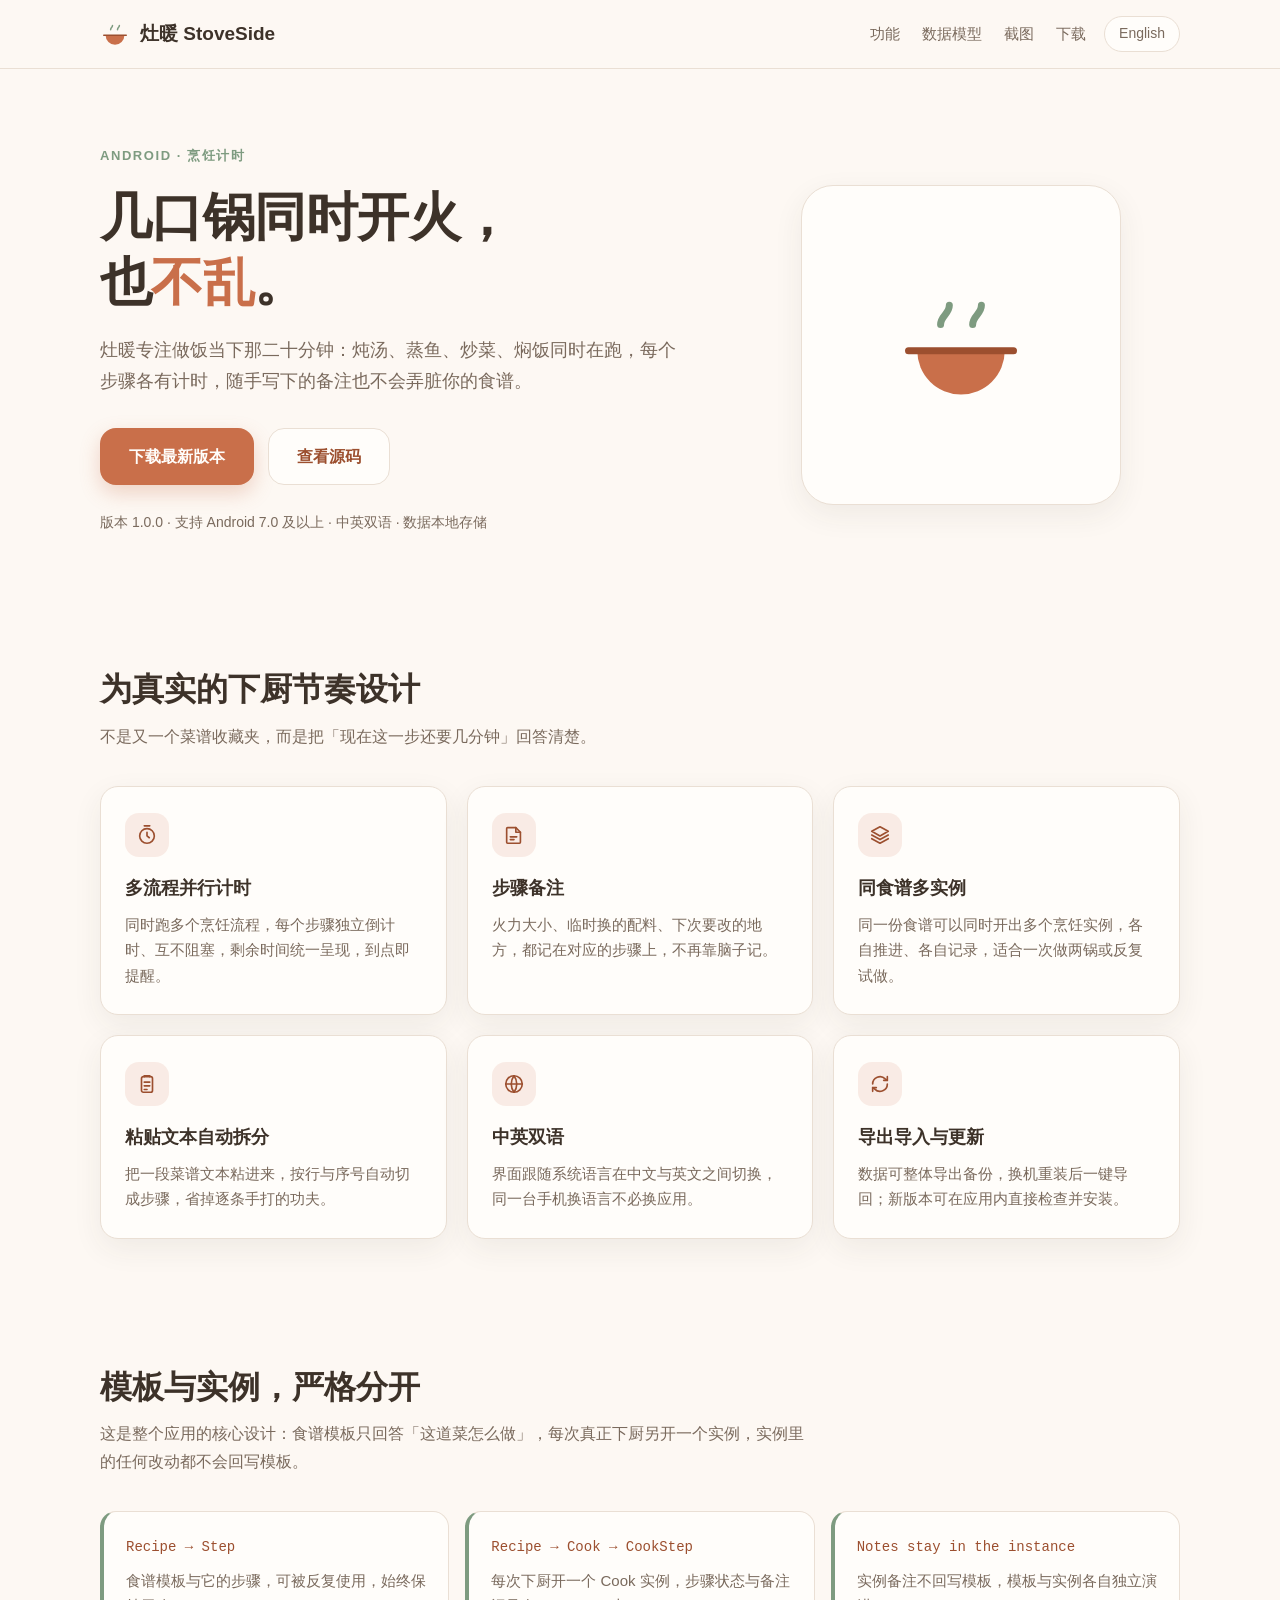
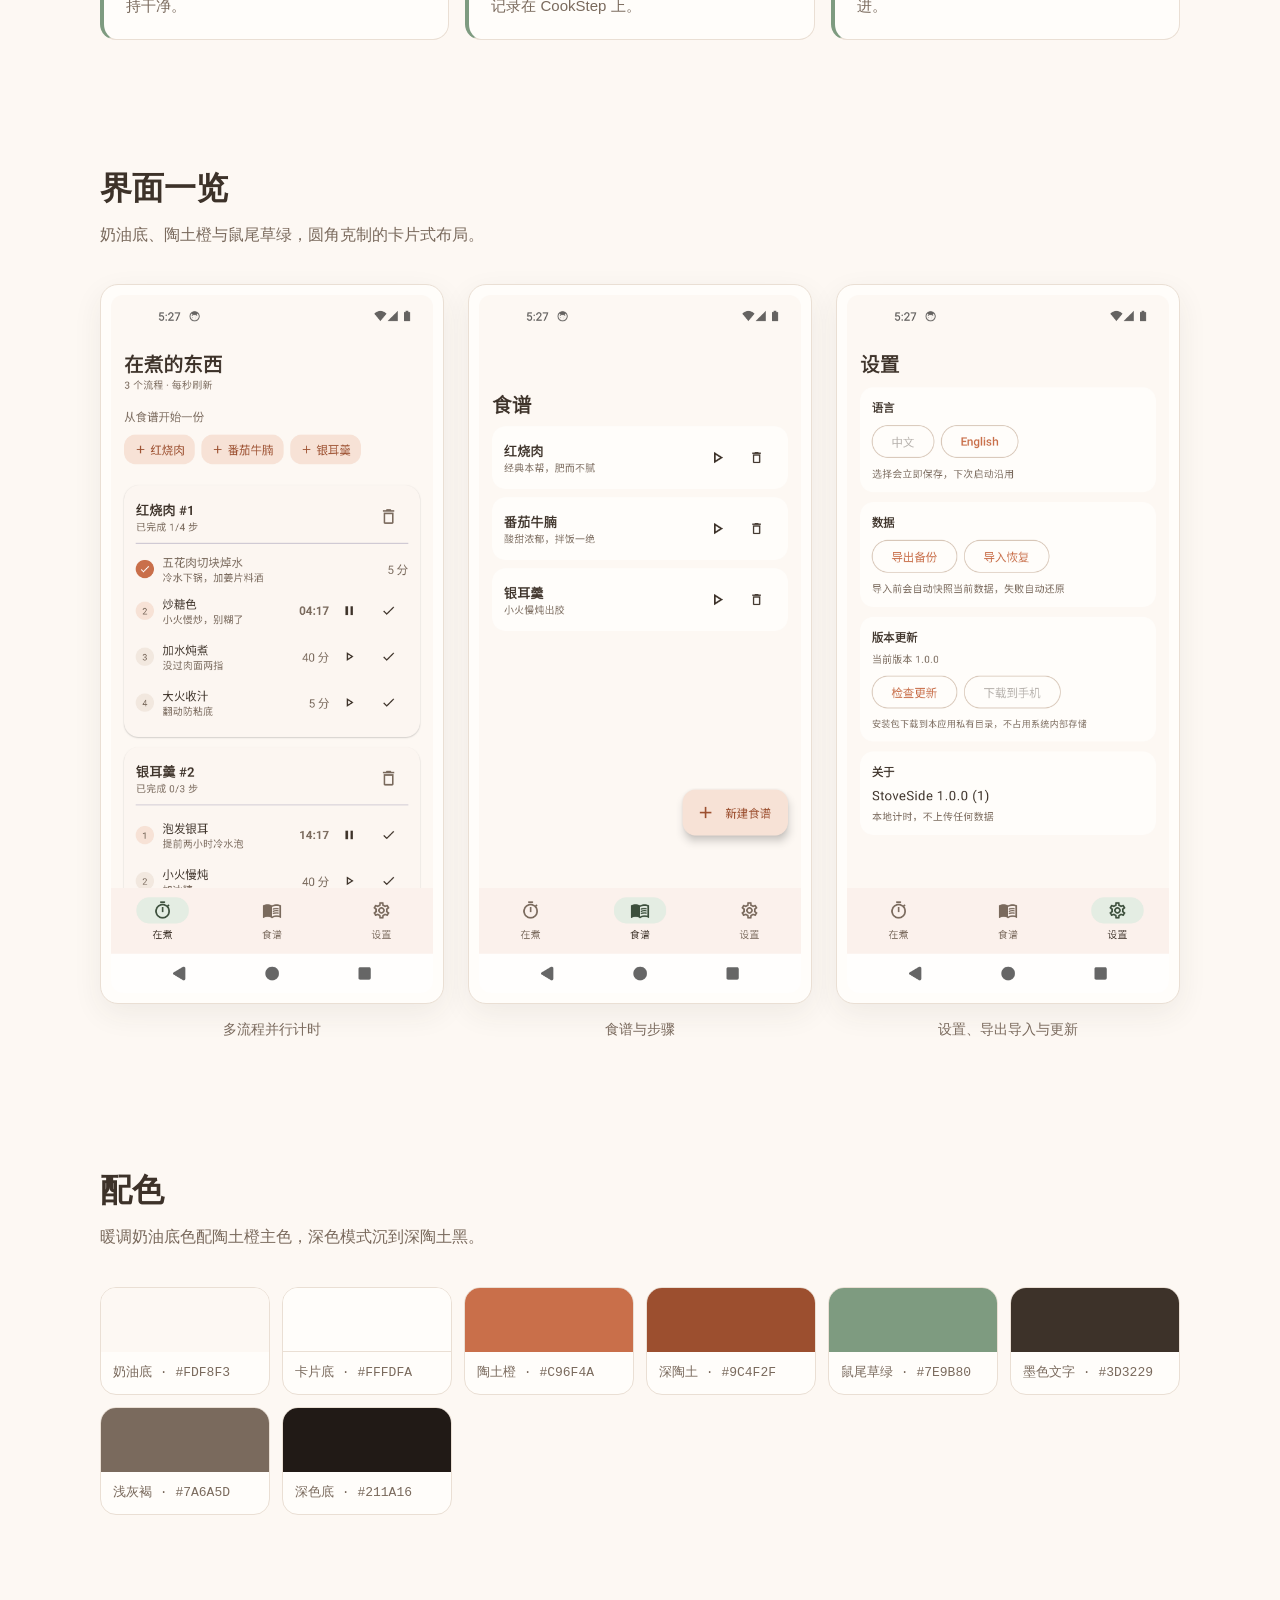
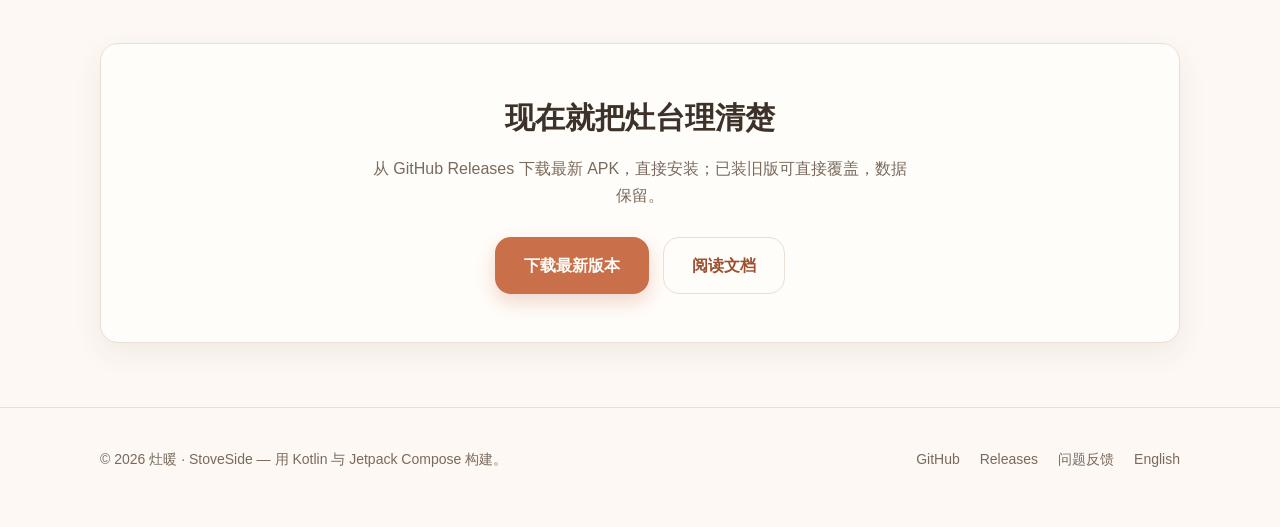
==== docs/index.html @ e7ae6685 "feat: StoveSide 1.0.0 首版 多流程并行计时、步骤备注、同食谱多实例、粘贴文本自动拆分、 中英双语、导出导入、应用内更新" ====
<!DOCTYPE html>
<html lang="zh-CN">
<head>
  <meta charset="utf-8">
  <meta name="viewport" content="width=device-width, initial-scale=1">
  <title>灶暖 · StoveSide — 多流程并行烹饪计时</title>
  <meta name="description" content="灶暖是一个专注做饭当下的 Android 计时器：多流程并行计时、步骤备注、同一食谱多实例追踪、粘贴文本自动拆分步骤，中英双语，支持导出导入与应用内更新。">
  <meta name="theme-color" content="#FDF8F3">
  <link rel="stylesheet" href="style.css">
</head>
<body>

  <header class="site-header">
    <div class="wrap">
      <a class="brand" href="#top">
        <svg width="30" height="30" viewBox="0 0 48 48" fill="none" aria-hidden="true">
          <path d="M9 26h30a15 15 0 0 1-15 15A15 15 0 0 1 9 26Z" fill="#C96F4A"/>
          <path d="M6 26h36" stroke="#9C4F2F" stroke-width="2.4" stroke-linecap="round"/>
          <path d="M17 17c0-3 3-3.6 3-6.6" stroke="#7E9B80" stroke-width="2.4" stroke-linecap="round"/>
          <path d="M28 17c0-3 3-3.6 3-6.6" stroke="#7E9B80" stroke-width="2.4" stroke-linecap="round"/>
        </svg>
        灶暖 StoveSide
      </a>
      <nav class="nav">
        <a href="#features">功能</a>
        <a href="#model">数据模型</a>
        <a href="#screenshots">截图</a>
        <a href="#download">下载</a>
      </nav>
      <a class="lang" href="en/index.html">English</a>
    </div>
  </header>

  <main id="top">

    <section class="hero">
      <div class="wrap">
        <div class="hero-copy">
          <span class="eyebrow">Android · 烹饪计时</span>
          <h1>几口锅同时开火，<br>也<em>不乱</em>。</h1>
          <p class="lede">灶暖专注做饭当下那二十分钟：炖汤、蒸鱼、炒菜、焖饭同时在跑，每个步骤各有计时，随手写下的备注也不会弄脏你的食谱。</p>
          <div class="hero-actions">
            <a class="btn btn-primary" href="https://github.com/Levanll/StoveSide/releases/latest">下载最新版本</a>
            <a class="btn btn-ghost" href="https://github.com/Levanll/StoveSide">查看源码</a>
          </div>
          <p class="hero-meta">版本 1.0.0 · 支持 Android 7.0 及以上 · 中英双语 · 数据本地存储</p>
        </div>
        <div class="hero-mark">
          <div class="plate">
            <svg width="140" height="140" viewBox="0 0 48 48" fill="none" aria-hidden="true">
          <path d="M9 26h30a15 15 0 0 1-15 15A15 15 0 0 1 9 26Z" fill="#C96F4A"/>
          <path d="M6 26h36" stroke="#9C4F2F" stroke-width="2.4" stroke-linecap="round"/>
          <path d="M17 17c0-3 3-3.6 3-6.6" stroke="#7E9B80" stroke-width="2.4" stroke-linecap="round"/>
          <path d="M28 17c0-3 3-3.6 3-6.6" stroke="#7E9B80" stroke-width="2.4" stroke-linecap="round"/>
        </svg>
          </div>
        </div>
      </div>
    </section>

    <section id="features">
      <div class="wrap">
        <div class="section-head">
          <h2>为真实的下厨节奏设计</h2>
          <p>不是又一个菜谱收藏夹，而是把「现在这一步还要几分钟」回答清楚。</p>
        </div>
        <div class="grid">
          <article class="card">
            <div class="icon"><svg width="22" height="22" viewBox="0 0 24 24" fill="none" stroke="currentColor" stroke-width="1.8" stroke-linecap="round" stroke-linejoin="round" aria-hidden="true"><circle cx="12" cy="13" r="8"/><path d="M12 9v4l2.5 2"/><path d="M9 2h6"/></svg></div>
            <h3>多流程并行计时</h3>
            <p>同时跑多个烹饪流程，每个步骤独立倒计时、互不阻塞，剩余时间统一呈现，到点即提醒。</p>
          </article>
          <article class="card">
            <div class="icon"><svg width="22" height="22" viewBox="0 0 24 24" fill="none" stroke="currentColor" stroke-width="1.8" stroke-linecap="round" stroke-linejoin="round" aria-hidden="true"><path d="M5 4h9l5 5v11a1 1 0 0 1-1 1H5a1 1 0 0 1-1-1V5a1 1 0 0 1 1-1Z"/><path d="M14 4v5h5"/><path d="M8 14h7"/><path d="M8 17h4"/></svg></div>
            <h3>步骤备注</h3>
            <p>火力大小、临时换的配料、下次要改的地方，都记在对应的步骤上，不再靠脑子记。</p>
          </article>
          <article class="card">
            <div class="icon"><svg width="22" height="22" viewBox="0 0 24 24" fill="none" stroke="currentColor" stroke-width="1.8" stroke-linecap="round" stroke-linejoin="round" aria-hidden="true"><path d="M12 3 3 8l9 5 9-5-9-5Z"/><path d="m3 12 9 5 9-5"/><path d="m3 16 9 5 9-5"/></svg></div>
            <h3>同食谱多实例</h3>
            <p>同一份食谱可以同时开出多个烹饪实例，各自推进、各自记录，适合一次做两锅或反复试做。</p>
          </article>
          <article class="card">
            <div class="icon"><svg width="22" height="22" viewBox="0 0 24 24" fill="none" stroke="currentColor" stroke-width="1.8" stroke-linecap="round" stroke-linejoin="round" aria-hidden="true"><rect x="6" y="4" width="12" height="17" rx="2"/><path d="M9 4V3h6v1"/><path d="M9 10h6"/><path d="M9 14h6"/><path d="M9 18h3"/></svg></div>
            <h3>粘贴文本自动拆分</h3>
            <p>把一段菜谱文本粘进来，按行与序号自动切成步骤，省掉逐条手打的功夫。</p>
          </article>
          <article class="card">
            <div class="icon"><svg width="22" height="22" viewBox="0 0 24 24" fill="none" stroke="currentColor" stroke-width="1.8" stroke-linecap="round" stroke-linejoin="round" aria-hidden="true"><circle cx="12" cy="12" r="9"/><path d="M3 12h18"/><path d="M12 3a15 15 0 0 1 0 18a15 15 0 0 1 0-18Z"/></svg></div>
            <h3>中英双语</h3>
            <p>界面跟随系统语言在中文与英文之间切换，同一台手机换语言不必换应用。</p>
          </article>
          <article class="card">
            <div class="icon"><svg width="22" height="22" viewBox="0 0 24 24" fill="none" stroke="currentColor" stroke-width="1.8" stroke-linecap="round" stroke-linejoin="round" aria-hidden="true"><path d="M4 12a8 8 0 0 1 13.7-5.6L20 8"/><path d="M20 4v4h-4"/><path d="M20 12a8 8 0 0 1-13.7 5.6L4 16"/><path d="M4 20v-4h4"/></svg></div>
            <h3>导出导入与更新</h3>
            <p>数据可整体导出备份，换机重装后一键导回；新版本可在应用内直接检查并安装。</p>
          </article>
        </div>
      </div>
    </section>

    <section id="model">
      <div class="wrap">
        <div class="section-head">
          <h2>模板与实例，严格分开</h2>
          <p>这是整个应用的核心设计：食谱模板只回答「这道菜怎么做」，每次真正下厨另开一个实例，实例里的任何改动都不会回写模板。</p>
        </div>
        <div class="model">
          <div class="model-item">
            <code>Recipe → Step</code>
            <p>食谱模板与它的步骤，可被反复使用，始终保持干净。</p>
          </div>
          <div class="model-item">
            <code>Recipe → Cook → CookStep</code>
            <p>每次下厨开一个 Cook 实例，步骤状态与备注记录在 CookStep 上。</p>
          </div>
          <div class="model-item">
            <code>Notes stay in the instance</code>
            <p>实例备注不回写模板，模板与实例各自独立演进。</p>
          </div>
        </div>
      </div>
    </section>

    <section id="screenshots">
      <div class="wrap">
        <div class="section-head">
          <h2>界面一览</h2>
          <p>奶油底、陶土橙与鼠尾草绿，圆角克制的卡片式布局。</p>
        </div>
        <div class="shots">
          <figure class="shot">
            <div class="frame">
              <img src="images/screenshot-cooks.png" alt="进行中的烹饪界面：多个流程并行计时" loading="lazy">
            </div>
            <figcaption>多流程并行计时</figcaption>
          </figure>
          <figure class="shot">
            <div class="frame">
              <img src="images/screenshot-recipes.png" alt="食谱与步骤管理界面" loading="lazy">
            </div>
            <figcaption>食谱与步骤</figcaption>
          </figure>
          <figure class="shot">
            <div class="frame">
              <img src="images/screenshot-settings.png" alt="设置界面：语言、导出导入与应用内更新" loading="lazy">
            </div>
            <figcaption>设置、导出导入与更新</figcaption>
          </figure>
        </div>
      </div>
    </section>

    <section id="palette">
      <div class="wrap">
        <div class="section-head">
          <h2>配色</h2>
          <p>暖调奶油底色配陶土橙主色，深色模式沉到深陶土黑。</p>
        </div>
        <div class="palette">
          <div class="swatch">
            <div class="chip" style="background:#FDF8F3;"></div>
            <div class="label">奶油底 · #FDF8F3</div>
          </div>
          <div class="swatch">
            <div class="chip" style="background:#FFFDFA;border-bottom:1px solid #EADFD4;"></div>
            <div class="label">卡片底 · #FFFDFA</div>
          </div>
          <div class="swatch">
            <div class="chip" style="background:#C96F4A;"></div>
            <div class="label">陶土橙 · #C96F4A</div>
          </div>
          <div class="swatch">
            <div class="chip" style="background:#9C4F2F;"></div>
            <div class="label">深陶土 · #9C4F2F</div>
          </div>
          <div class="swatch">
            <div class="chip" style="background:#7E9B80;"></div>
            <div class="label">鼠尾草绿 · #7E9B80</div>
          </div>
          <div class="swatch">
            <div class="chip" style="background:#3D3229;"></div>
            <div class="label">墨色文字 · #3D3229</div>
          </div>
          <div class="swatch">
            <div class="chip" style="background:#7A6A5D;"></div>
            <div class="label">浅灰褐 · #7A6A5D</div>
          </div>
          <div class="swatch">
            <div class="chip" style="background:#211A16;"></div>
            <div class="label">深色底 · #211A16</div>
          </div>
        </div>
      </div>
    </section>

    <section id="download">
      <div class="wrap">
        <div class="download">
          <h2>现在就把灶台理清楚</h2>
          <p>从 GitHub Releases 下载最新 APK，直接安装；已装旧版可直接覆盖，数据保留。</p>
          <div class="hero-actions">
            <a class="btn btn-primary" href="https://github.com/Levanll/StoveSide/releases/latest">下载最新版本</a>
            <a class="btn btn-ghost" href="https://github.com/Levanll/StoveSide#readme">阅读文档</a>
          </div>
        </div>
      </div>
    </section>

  </main>

  <footer class="site-footer">
    <div class="wrap">
      <p style="margin:0">© 2026 灶暖 · StoveSide — 用 Kotlin 与 Jetpack Compose 构建。</p>
      <nav>
        <a href="https://github.com/Levanll/StoveSide">GitHub</a>
        <a href="https://github.com/Levanll/StoveSide/releases/latest">Releases</a>
        <a href="https://github.com/Levanll/StoveSide/issues">问题反馈</a>
        <a href="en/index.html">English</a>
      </nav>
    </div>
  </footer>

</body>
</html>
---- docs/style.css ----
/* 灶暖 / StoveSide — 共享样式 · shared stylesheet */

:root {
  --cream: #FDF8F3;
  --card: #FFFDFA;
  --clay: #C96F4A;
  --clay-deep: #9C4F2F;
  --sage: #7E9B80;
  --ink: #3D3229;
  --muted: #7A6A5D;
  --line: #EADFD4;
  --tint: rgba(201, 111, 74, 0.12);
  --shadow: 0 10px 30px rgba(61, 50, 41, 0.07);
  --radius: 18px;
  --radius-sm: 16px;
  --max: 1080px;
}

@media (prefers-color-scheme: dark) {
  :root {
    --cream: #211A16;
    --card: #2B221D;
    --clay: #D98459;
    --clay-deep: #E9A47E;
    --sage: #8FAE91;
    --ink: #F3E9E0;
    --muted: #B9A697;
    --line: #3B2F28;
    --tint: rgba(217, 132, 89, 0.16);
    --shadow: 0 10px 30px rgba(0, 0, 0, 0.35);
  }
}

* { box-sizing: border-box; }

html { scroll-behavior: smooth; }

body {
  margin: 0;
  background: var(--cream);
  color: var(--ink);
  font-family: -apple-system, BlinkMacSystemFont, "Segoe UI", "PingFang SC",
    "Hiragino Sans GB", "Microsoft YaHei", "Noto Sans SC", Roboto, sans-serif;
  font-size: 16px;
  line-height: 1.7;
  -webkit-font-smoothing: antialiased;
}

a { color: var(--clay-deep); text-decoration: none; }
a:hover { text-decoration: underline; }

img { max-width: 100%; display: block; }

.wrap { width: min(100% - 40px, var(--max)); margin: 0 auto; }

/* ---------- header ---------- */

.site-header {
  position: sticky;
  top: 0;
  z-index: 20;
  background: var(--cream);
  border-bottom: 1px solid var(--line);
}

.site-header .wrap {
  display: flex;
  align-items: center;
  gap: 18px;
  min-height: 68px;
  flex-wrap: wrap;
}

.brand {
  display: inline-flex;
  align-items: center;
  gap: 10px;
  color: var(--ink);
  font-weight: 700;
  font-size: 19px;
}
.brand:hover { text-decoration: none; }
.brand svg { flex: none; }

.nav {
  display: flex;
  gap: 22px;
  margin-left: auto;
  flex-wrap: wrap;
}
.nav a { color: var(--muted); font-size: 15px; }
.nav a:hover { color: var(--clay-deep); text-decoration: none; }

.lang {
  font-size: 14px;
  border: 1px solid var(--line);
  border-radius: 999px;
  padding: 5px 14px;
  color: var(--muted);
  background: var(--card);
}
.lang:hover { border-color: var(--clay); color: var(--clay-deep); text-decoration: none; }

/* ---------- buttons ---------- */

.btn {
  display: inline-flex;
  align-items: center;
  gap: 10px;
  padding: 14px 28px;
  border-radius: var(--radius-sm);
  font-weight: 600;
  font-size: 16px;
  border: 1px solid transparent;
  transition: transform 0.15s ease, box-shadow 0.15s ease, background 0.15s ease;
}
.btn:hover { text-decoration: none; transform: translateY(-1px); }

.btn-primary {
  background: var(--clay);
  color: #FFFDFA;
  box-shadow: 0 8px 20px rgba(201, 111, 74, 0.28);
}
.btn-primary:hover { background: var(--clay-deep); color: #FFFDFA; }

.btn-ghost {
  background: var(--card);
  color: var(--clay-deep);
  border-color: var(--line);
}
.btn-ghost:hover { border-color: var(--clay); }

/* ---------- hero ---------- */

.hero { padding: 72px 0 56px; }

.hero .wrap {
  display: grid;
  grid-template-columns: minmax(0, 1.15fr) minmax(0, 0.85fr);
  gap: 48px;
  align-items: center;
}

.eyebrow {
  display: inline-block;
  font-size: 13px;
  letter-spacing: 0.12em;
  text-transform: uppercase;
  color: var(--sage);
  font-weight: 600;
  margin-bottom: 18px;
}

.hero h1 {
  font-size: clamp(34px, 5vw, 52px);
  line-height: 1.25;
  margin: 0 0 20px;
  letter-spacing: -0.01em;
}

.hero h1 em { font-style: normal; color: var(--clay); }

.hero p.lede {
  font-size: 18px;
  color: var(--muted);
  margin: 0 0 32px;
  max-width: 34em;
}

.hero-actions { display: flex; gap: 14px; flex-wrap: wrap; }

.hero-meta { margin-top: 26px; font-size: 14px; color: var(--muted); }

.hero-mark { display: flex; justify-content: center; align-items: center; }

.hero-mark .plate {
  width: 100%;
  max-width: 320px;
  aspect-ratio: 1;
  border-radius: 32px;
  background: var(--card);
  border: 1px solid var(--line);
  box-shadow: var(--shadow);
  display: flex;
  align-items: center;
  justify-content: center;
}

/* ---------- sections ---------- */

section { padding: 64px 0; }

.section-head { max-width: 44em; margin-bottom: 36px; }

.section-head h2 {
  font-size: clamp(24px, 3vw, 32px);
  margin: 0 0 12px;
  line-height: 1.3;
}

.section-head p { color: var(--muted); margin: 0; }

/* ---------- feature cards ---------- */

.grid {
  display: grid;
  grid-template-columns: repeat(auto-fit, minmax(260px, 1fr));
  gap: 20px;
}

.card {
  background: var(--card);
  border: 1px solid var(--line);
  border-radius: var(--radius);
  padding: 26px 24px;
  box-shadow: var(--shadow);
}

.card .icon {
  width: 44px;
  height: 44px;
  border-radius: 14px;
  display: flex;
  align-items: center;
  justify-content: center;
  background: var(--tint);
  margin-bottom: 16px;
  color: var(--clay-deep);
}

.card h3 { font-size: 18px; margin: 0 0 8px; }

.card p { margin: 0; color: var(--muted); font-size: 15px; }

/* ---------- data model ---------- */

.model {
  display: grid;
  grid-template-columns: repeat(auto-fit, minmax(240px, 1fr));
  gap: 16px;
}

.model-item {
  background: var(--card);
  border: 1px solid var(--line);
  border-left: 4px solid var(--sage);
  border-radius: var(--radius-sm);
  padding: 20px 22px;
}

.model-item code {
  font-family: ui-monospace, SFMono-Regular, "SF Mono", Menlo, Consolas, monospace;
  font-size: 14px;
  color: var(--clay-deep);
}

.model-item p { margin: 8px 0 0; font-size: 15px; color: var(--muted); }

/* ---------- screenshots ---------- */

.shots {
  display: grid;
  grid-template-columns: repeat(auto-fit, minmax(240px, 1fr));
  gap: 24px;
}

.shot { margin: 0; text-align: center; }

.shot .frame {
  border-radius: var(--radius);
  overflow: hidden;
  border: 1px solid var(--line);
  background: var(--card);
  box-shadow: var(--shadow);
  padding: 10px;
}

.shot img {
  border-radius: 12px;
  width: 100%;
  height: auto;
  min-height: 320px;
  background: var(--tint);
  object-fit: cover;
}

.shot figcaption { margin-top: 14px; font-size: 14px; color: var(--muted); }

/* ---------- download ---------- */

.download {
  background: var(--card);
  border: 1px solid var(--line);
  border-radius: var(--radius);
  padding: 48px 32px;
  text-align: center;
  box-shadow: var(--shadow);
}

.download h2 { margin: 0 0 12px; font-size: clamp(24px, 3vw, 30px); }

.download p { color: var(--muted); margin: 0 auto 28px; max-width: 34em; }

.download .hero-actions { justify-content: center; }

/* ---------- palette ---------- */

.palette {
  display: grid;
  grid-template-columns: repeat(auto-fit, minmax(150px, 1fr));
  gap: 12px;
}

.swatch {
  border-radius: var(--radius-sm);
  border: 1px solid var(--line);
  overflow: hidden;
  background: var(--card);
}

.swatch .chip { height: 64px; }

.swatch .label {
  padding: 10px 12px;
  font-size: 13px;
  color: var(--muted);
  font-family: ui-monospace, SFMono-Regular, Menlo, Consolas, monospace;
}

/* ---------- footer ---------- */

.site-footer {
  border-top: 1px solid var(--line);
  padding: 40px 0 56px;
  color: var(--muted);
  font-size: 14px;
}

.site-footer .wrap {
  display: flex;
  gap: 16px 32px;
  flex-wrap: wrap;
  align-items: center;
  justify-content: space-between;
}

.site-footer nav { display: flex; gap: 20px; flex-wrap: wrap; }
.site-footer a { color: var(--muted); }
.site-footer a:hover { color: var(--clay-deep); }

/* ---------- responsive ---------- */

@media (max-width: 860px) {
  .hero { padding: 44px 0 32px; }
  .hero .wrap { grid-template-columns: 1fr; gap: 32px; }
  .hero-mark { order: -1; }
  .hero-mark .plate { max-width: 220px; border-radius: 28px; }
  .hero-mark .plate svg { width: 96px; height: 96px; }
  section { padding: 48px 0; }
  .nav { gap: 16px; }
}

@media (max-width: 560px) {
  .site-header .wrap { min-height: 60px; }
  .nav { display: none; }
  .hero p.lede { font-size: 17px; }
  .btn { padding: 13px 22px; font-size: 15px; }
  .download { padding: 36px 20px; }
}

@media (prefers-reduced-motion: reduce) {
  html { scroll-behavior: auto; }
  .btn { transition: none; }
  .btn:hover { transform: none; }
}
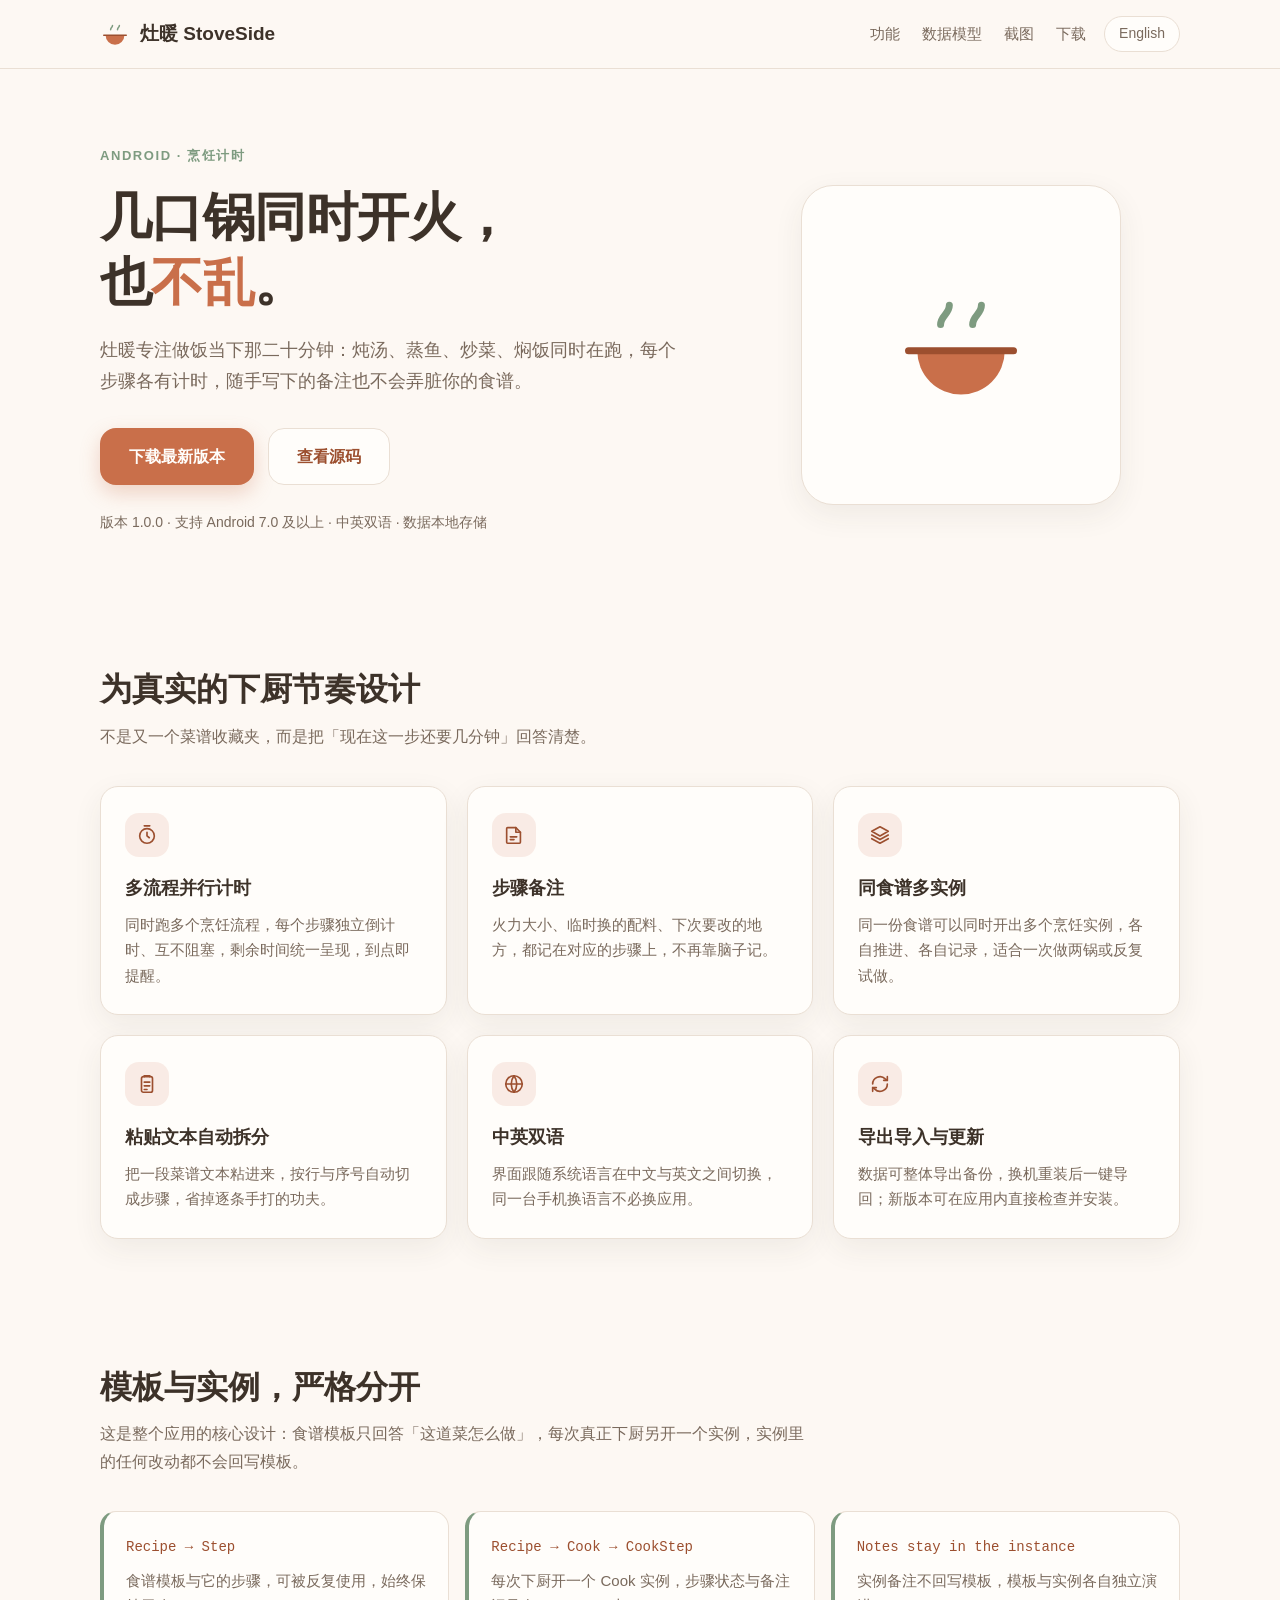
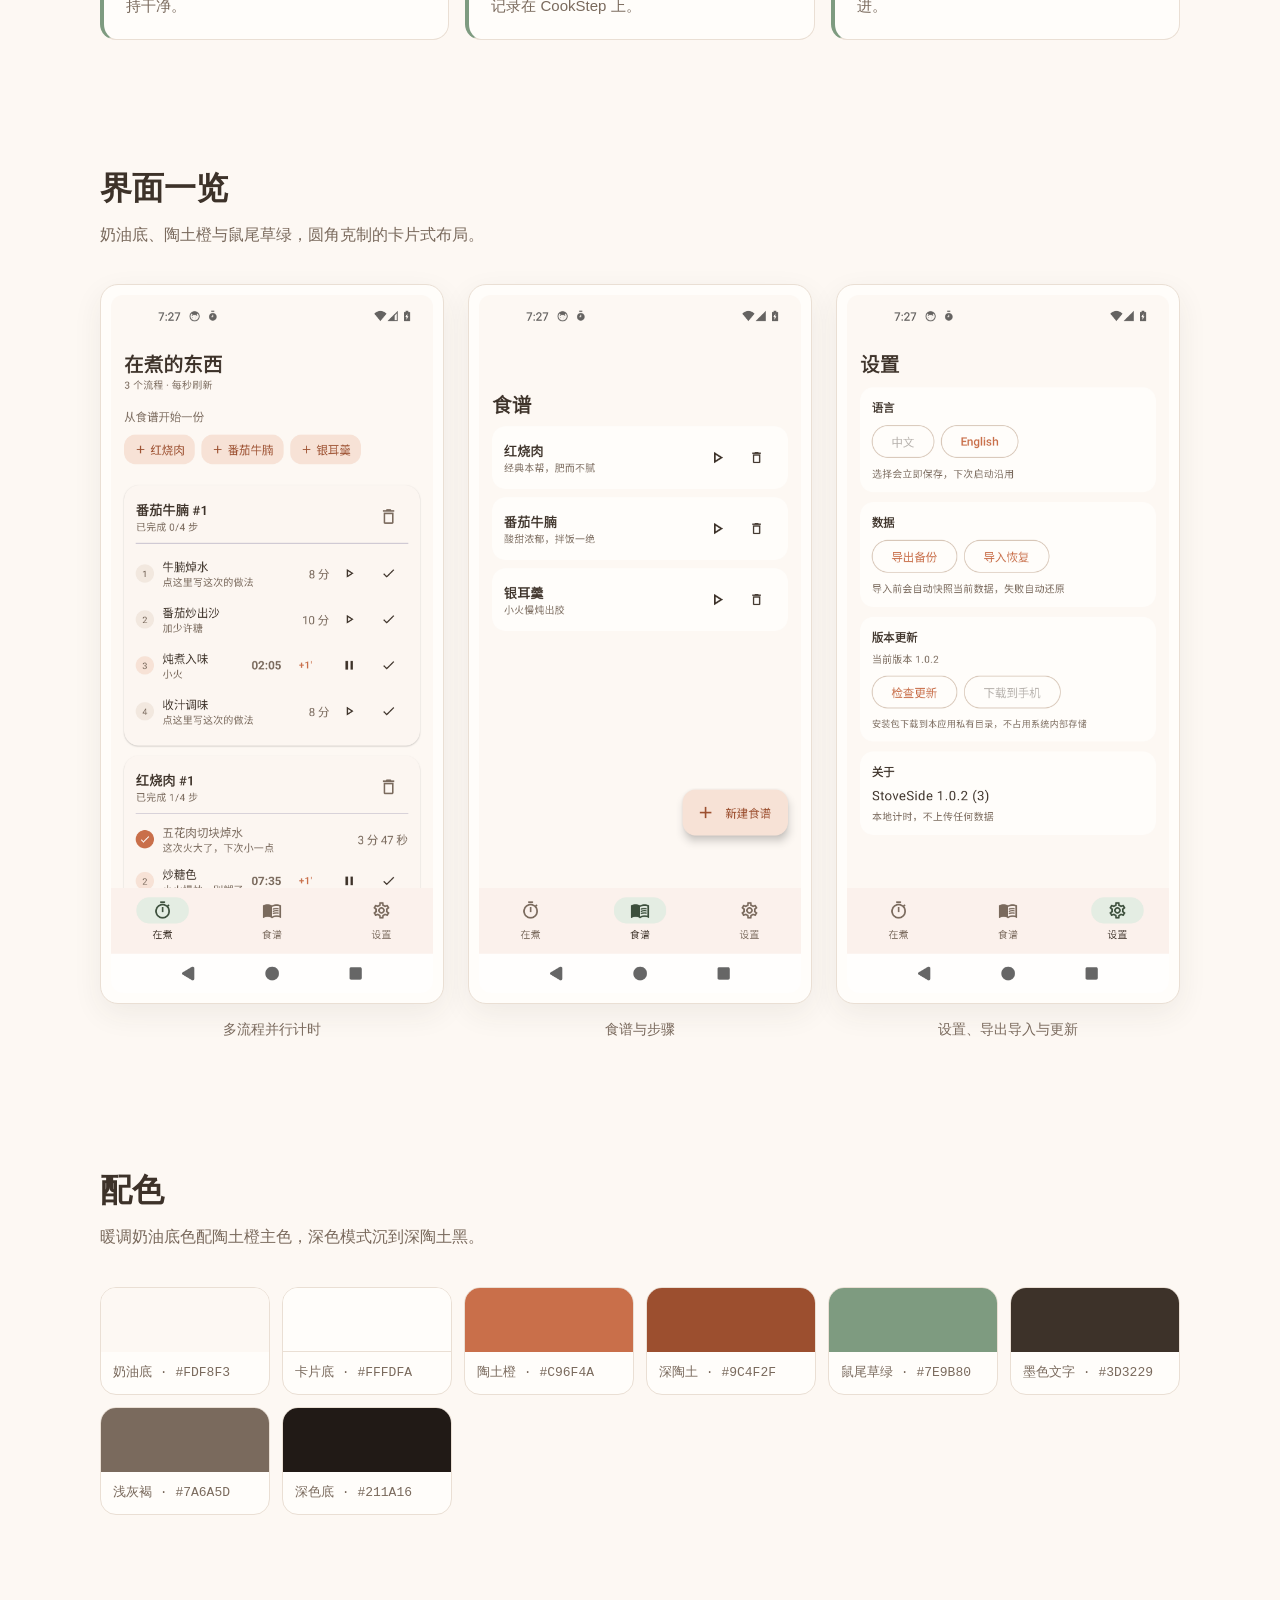
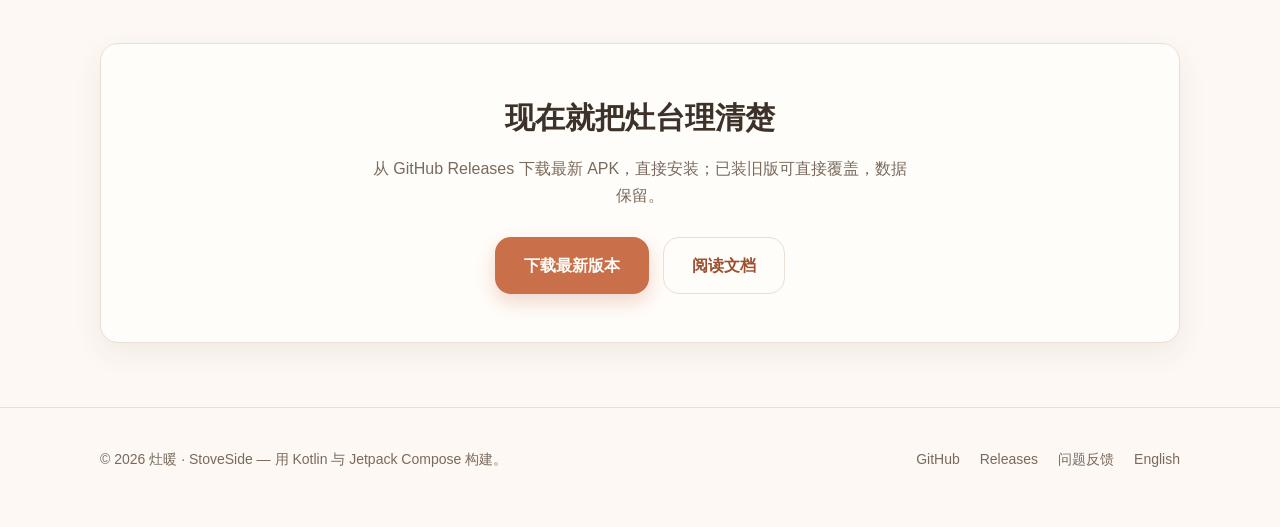
==== commit a4c89f44: "docs: 中英文 README/站点各用各语言的截图，新增步骤备注图；修复英文长菜名排版" ====
--- a/docs/index.html
+++ b/docs/index.html
@@ -131,19 +131,19 @@
         <div class="shots">
           <figure class="shot">
             <div class="frame">
-              <img src="images/screenshot-cooks.png" alt="进行中的烹饪界面：多个流程并行计时" loading="lazy">
+              <img src="images/zh/cooks.png" alt="进行中的烹饪界面：多个流程并行计时" loading="lazy">
             </div>
             <figcaption>多流程并行计时</figcaption>
           </figure>
           <figure class="shot">
             <div class="frame">
-              <img src="images/screenshot-recipes.png" alt="食谱与步骤管理界面" loading="lazy">
+              <img src="images/zh/recipes.png" alt="食谱与步骤管理界面" loading="lazy">
             </div>
             <figcaption>食谱与步骤</figcaption>
           </figure>
           <figure class="shot">
             <div class="frame">
-              <img src="images/screenshot-settings.png" alt="设置界面：语言、导出导入与应用内更新" loading="lazy">
+              <img src="images/zh/settings.png" alt="设置界面：语言、导出导入与应用内更新" loading="lazy">
             </div>
             <figcaption>设置、导出导入与更新</figcaption>
           </figure>
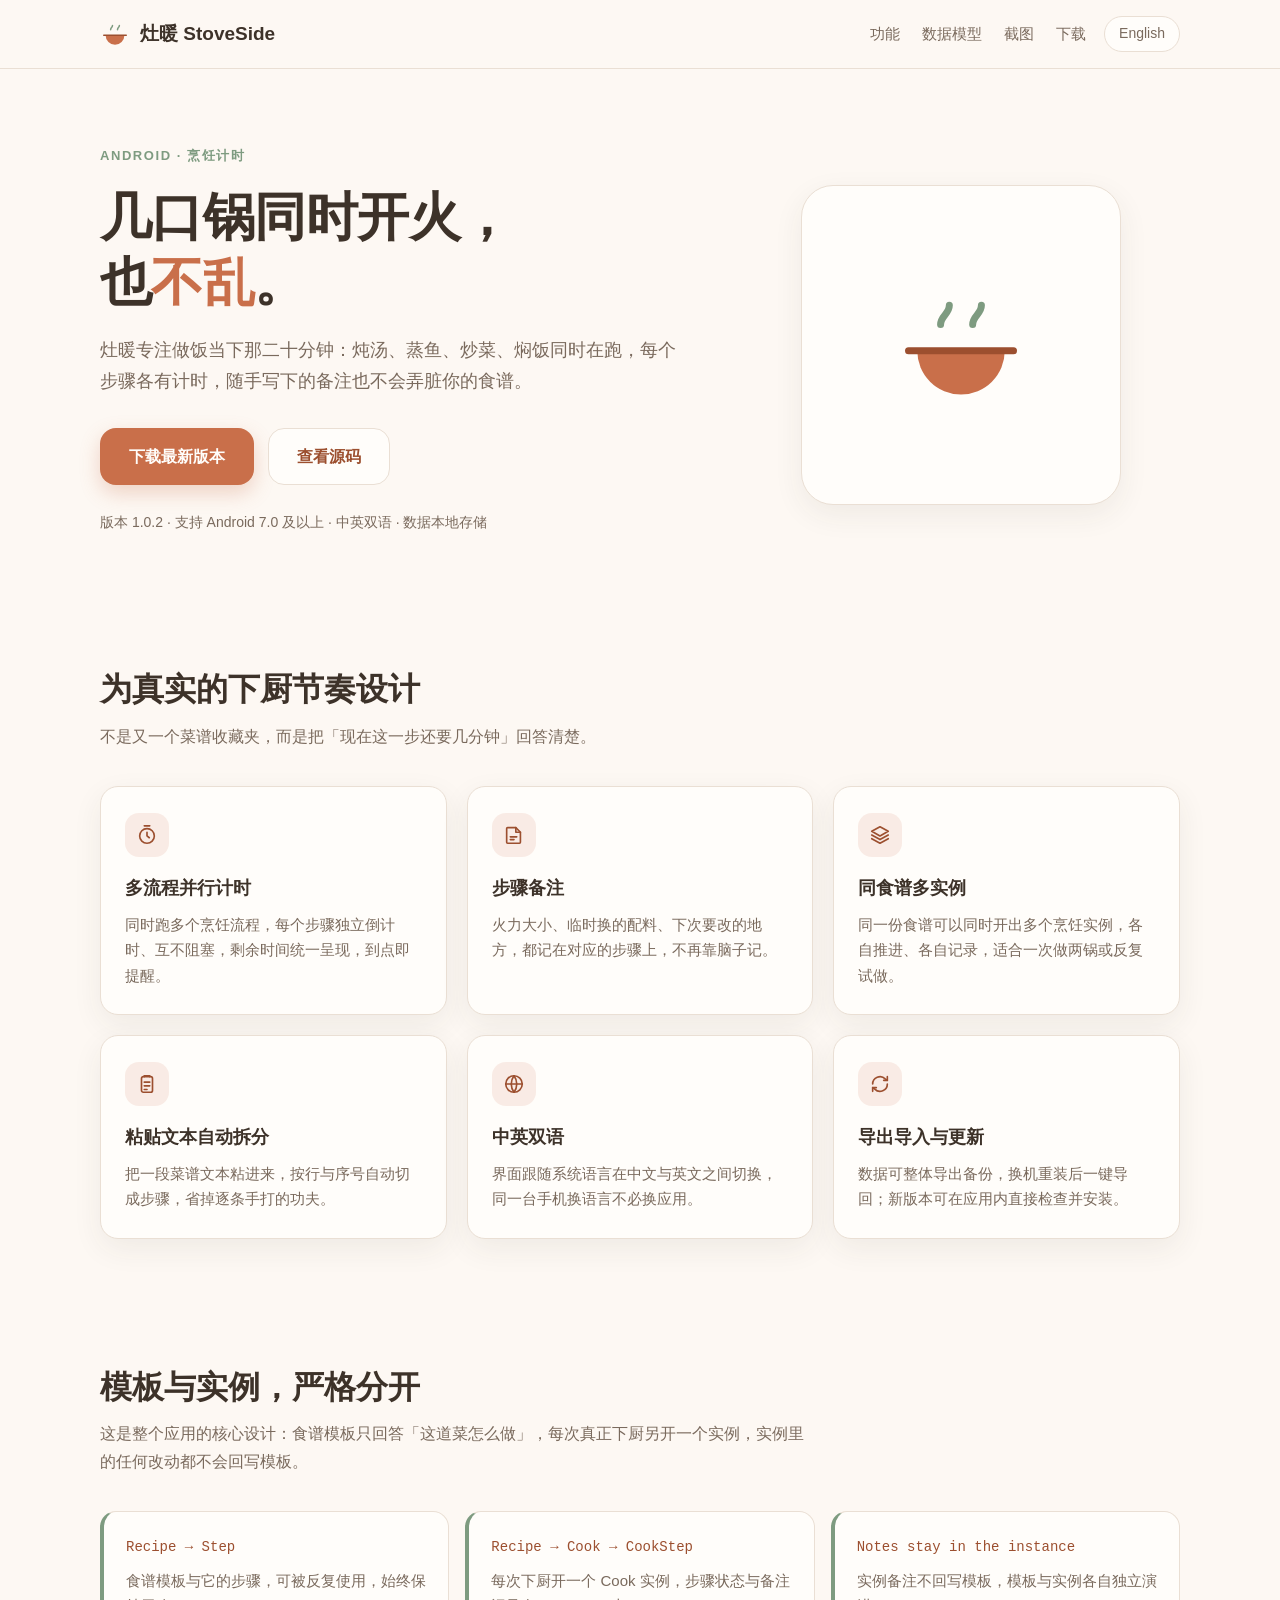
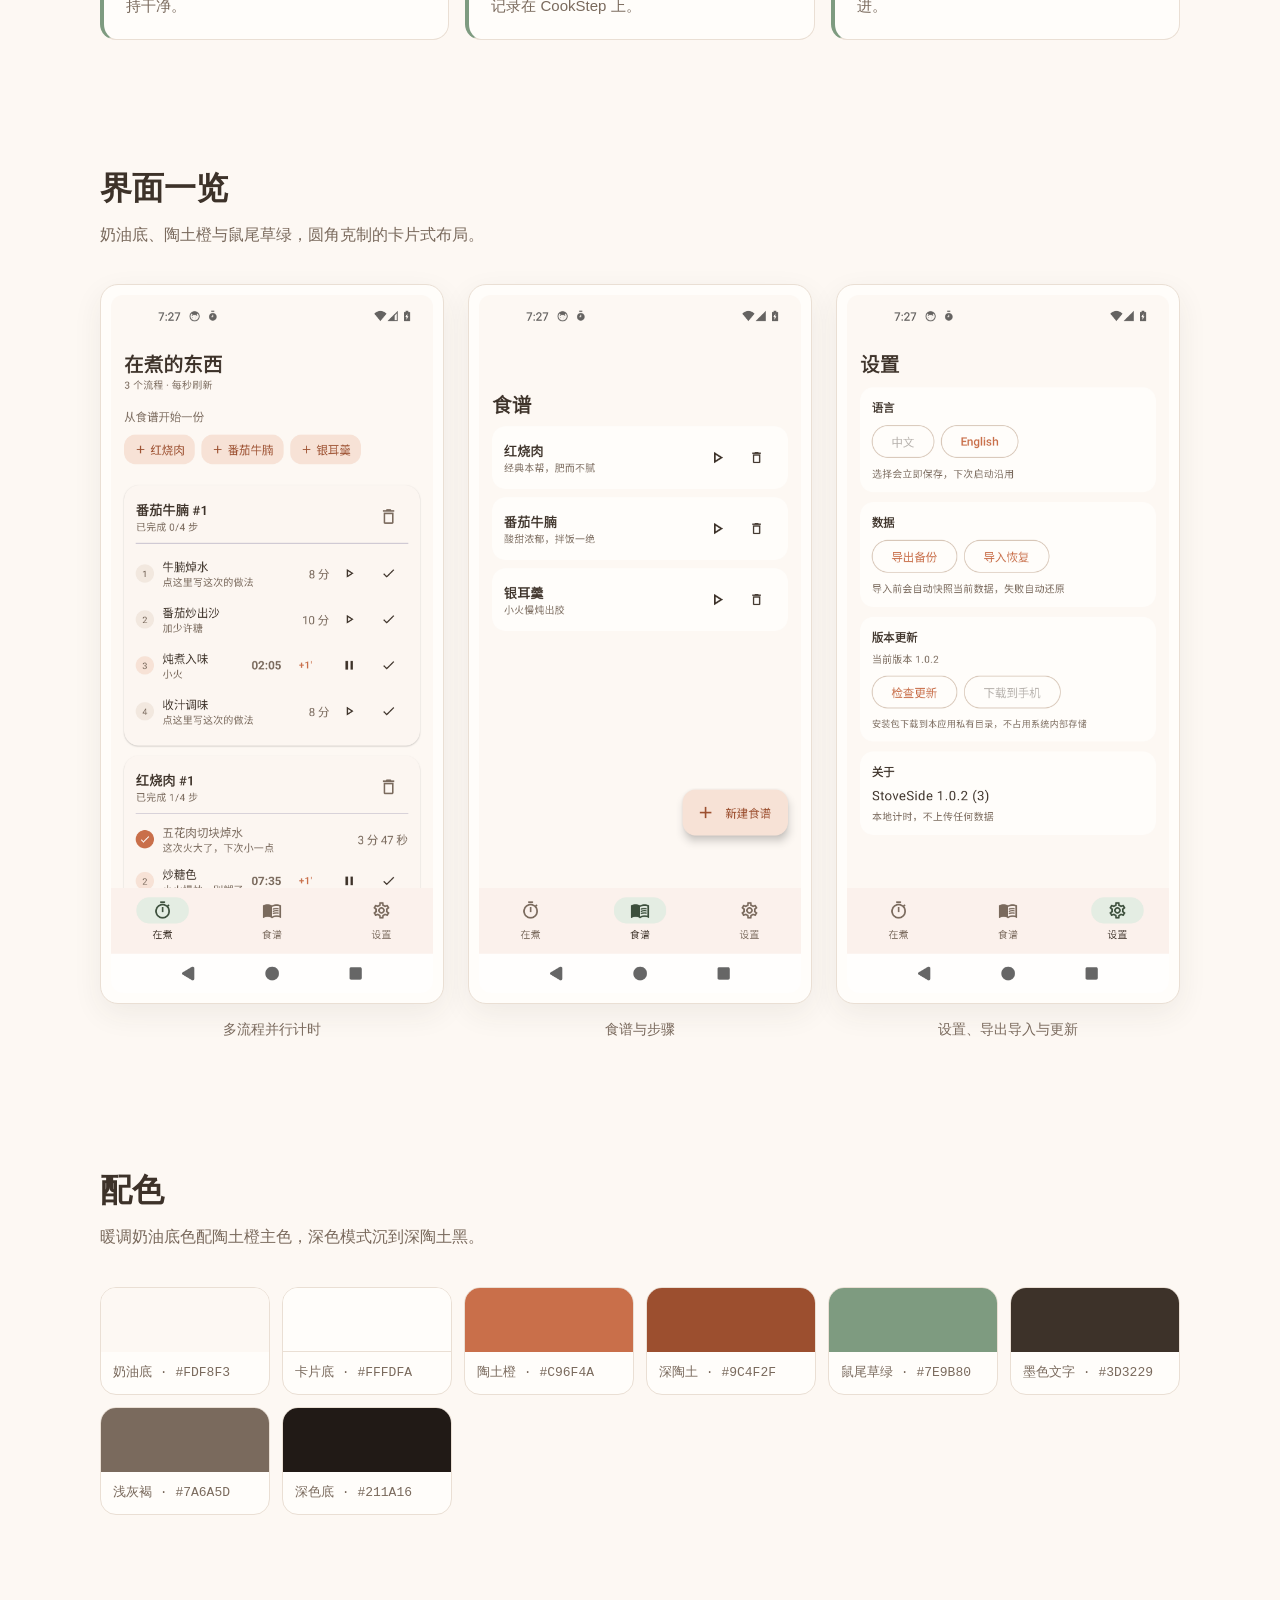
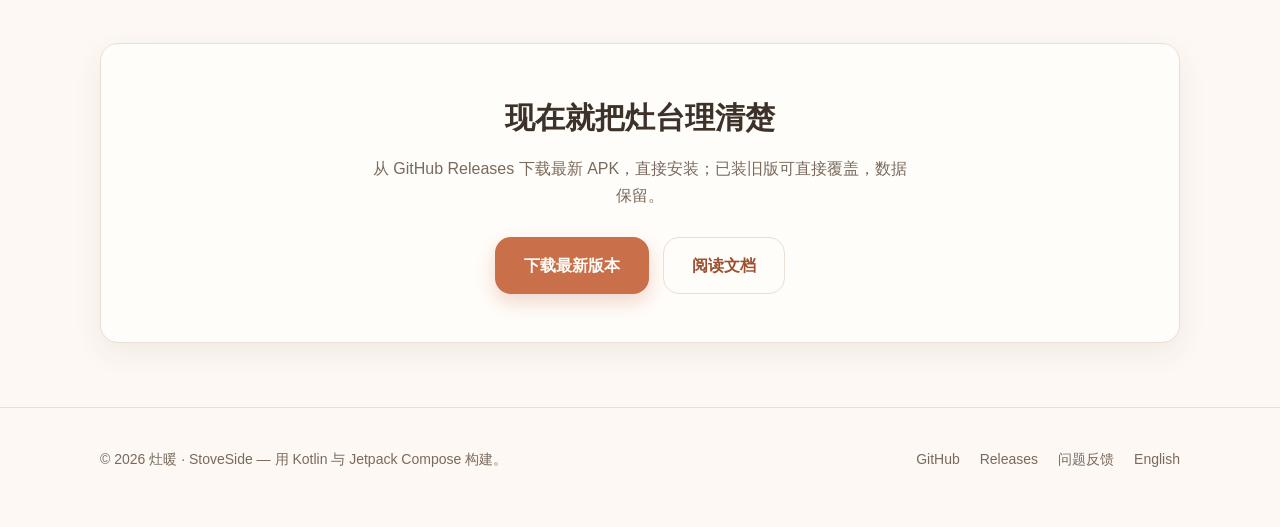
==== commit 4aed48a8: "fix(ci): 重新修正工作流模板表达式；发布前自动同步版本号到站点与 README" ====
--- a/docs/index.html
+++ b/docs/index.html
@@ -43,7 +43,7 @@
             <a class="btn btn-primary" href="https://github.com/Levanll/StoveSide/releases/latest">下载最新版本</a>
             <a class="btn btn-ghost" href="https://github.com/Levanll/StoveSide">查看源码</a>
           </div>
-          <p class="hero-meta">版本 1.0.0 · 支持 Android 7.0 及以上 · 中英双语 · 数据本地存储</p>
+          <p class="hero-meta">版本 1.0.2 · 支持 Android 7.0 及以上 · 中英双语 · 数据本地存储</p>
         </div>
         <div class="hero-mark">
           <div class="plate">
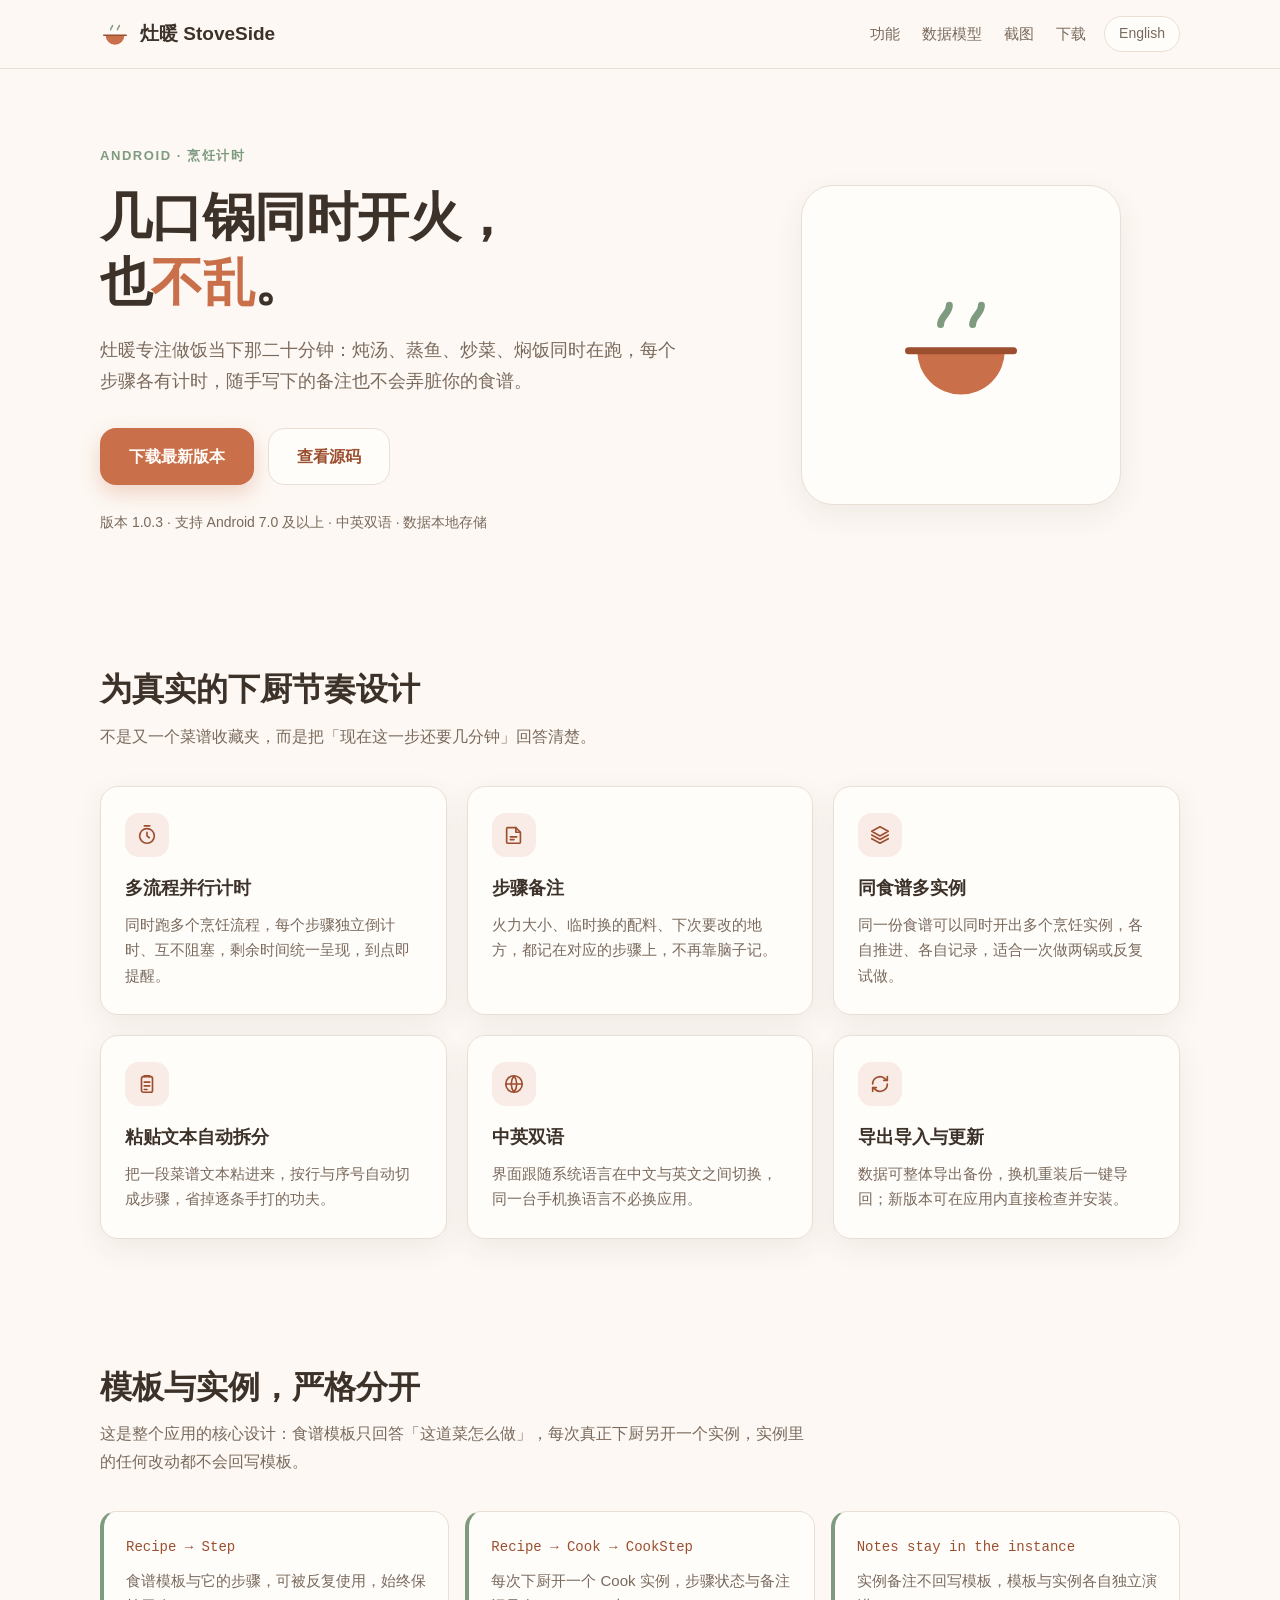
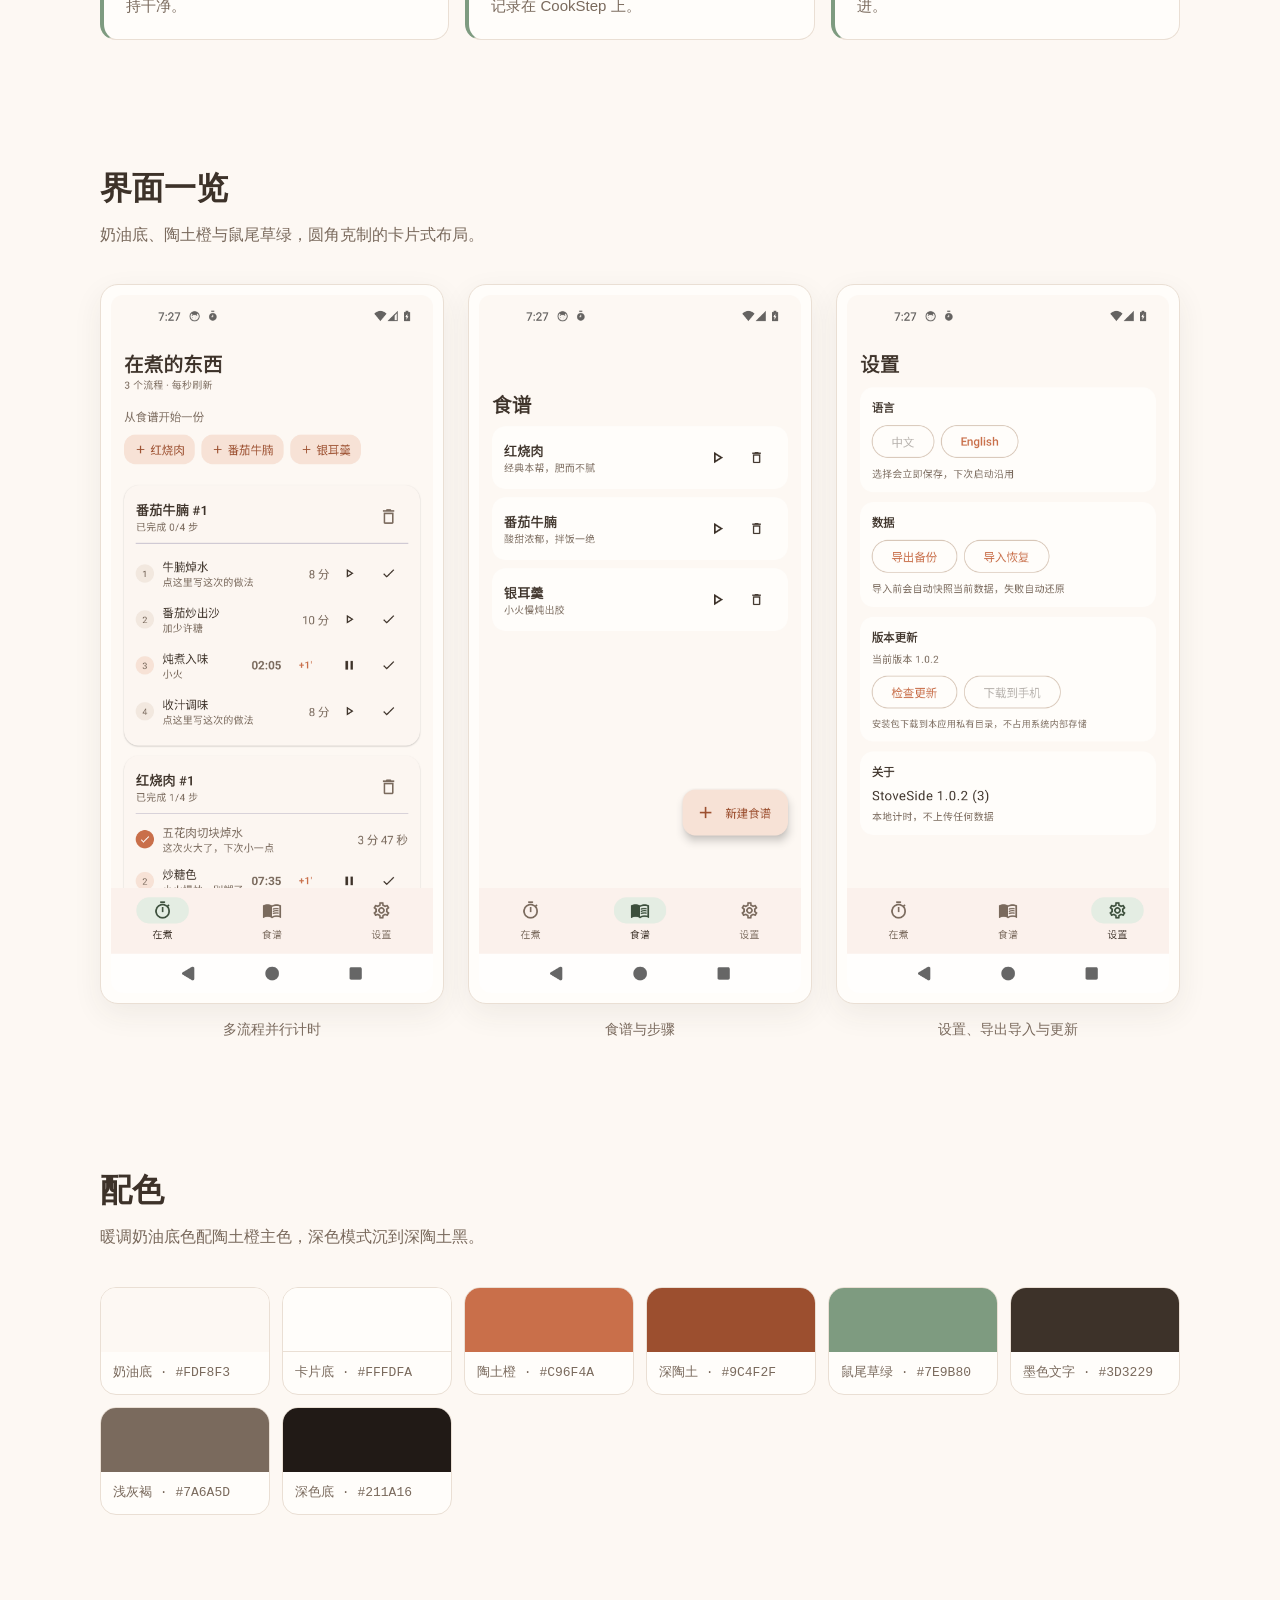
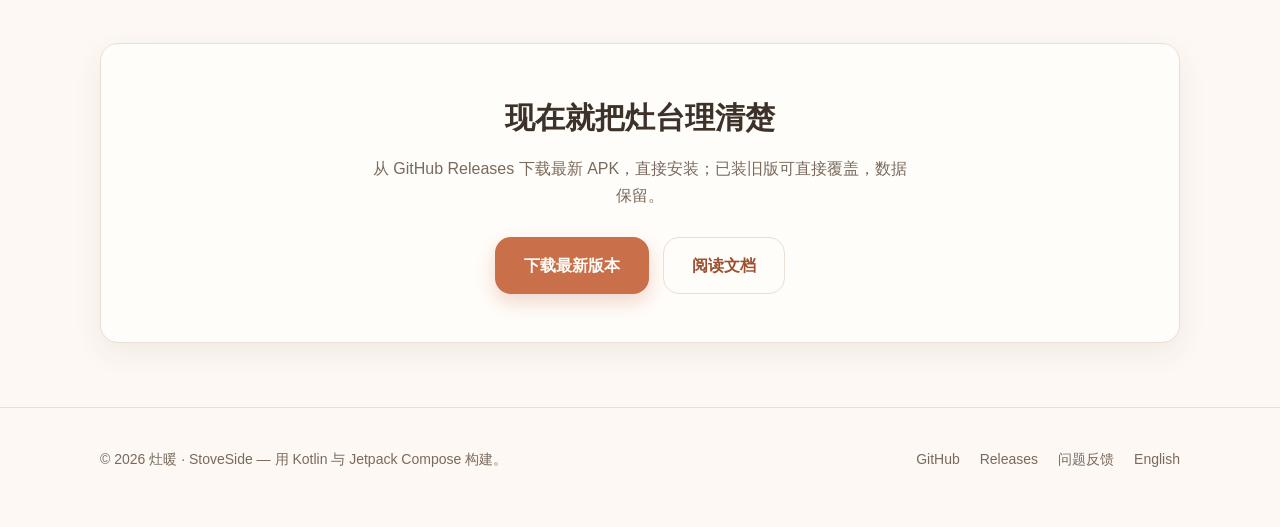
==== commit f25cfbba: "release: StoveSide 1.0.3 (versionCode 4)" ====
--- a/docs/index.html
+++ b/docs/index.html
@@ -43,7 +43,7 @@
             <a class="btn btn-primary" href="https://github.com/Levanll/StoveSide/releases/latest">下载最新版本</a>
             <a class="btn btn-ghost" href="https://github.com/Levanll/StoveSide">查看源码</a>
           </div>
-          <p class="hero-meta">版本 1.0.2 · 支持 Android 7.0 及以上 · 中英双语 · 数据本地存储</p>
+          <p class="hero-meta">版本 1.0.3 · 支持 Android 7.0 及以上 · 中英双语 · 数据本地存储</p>
         </div>
         <div class="hero-mark">
           <div class="plate">
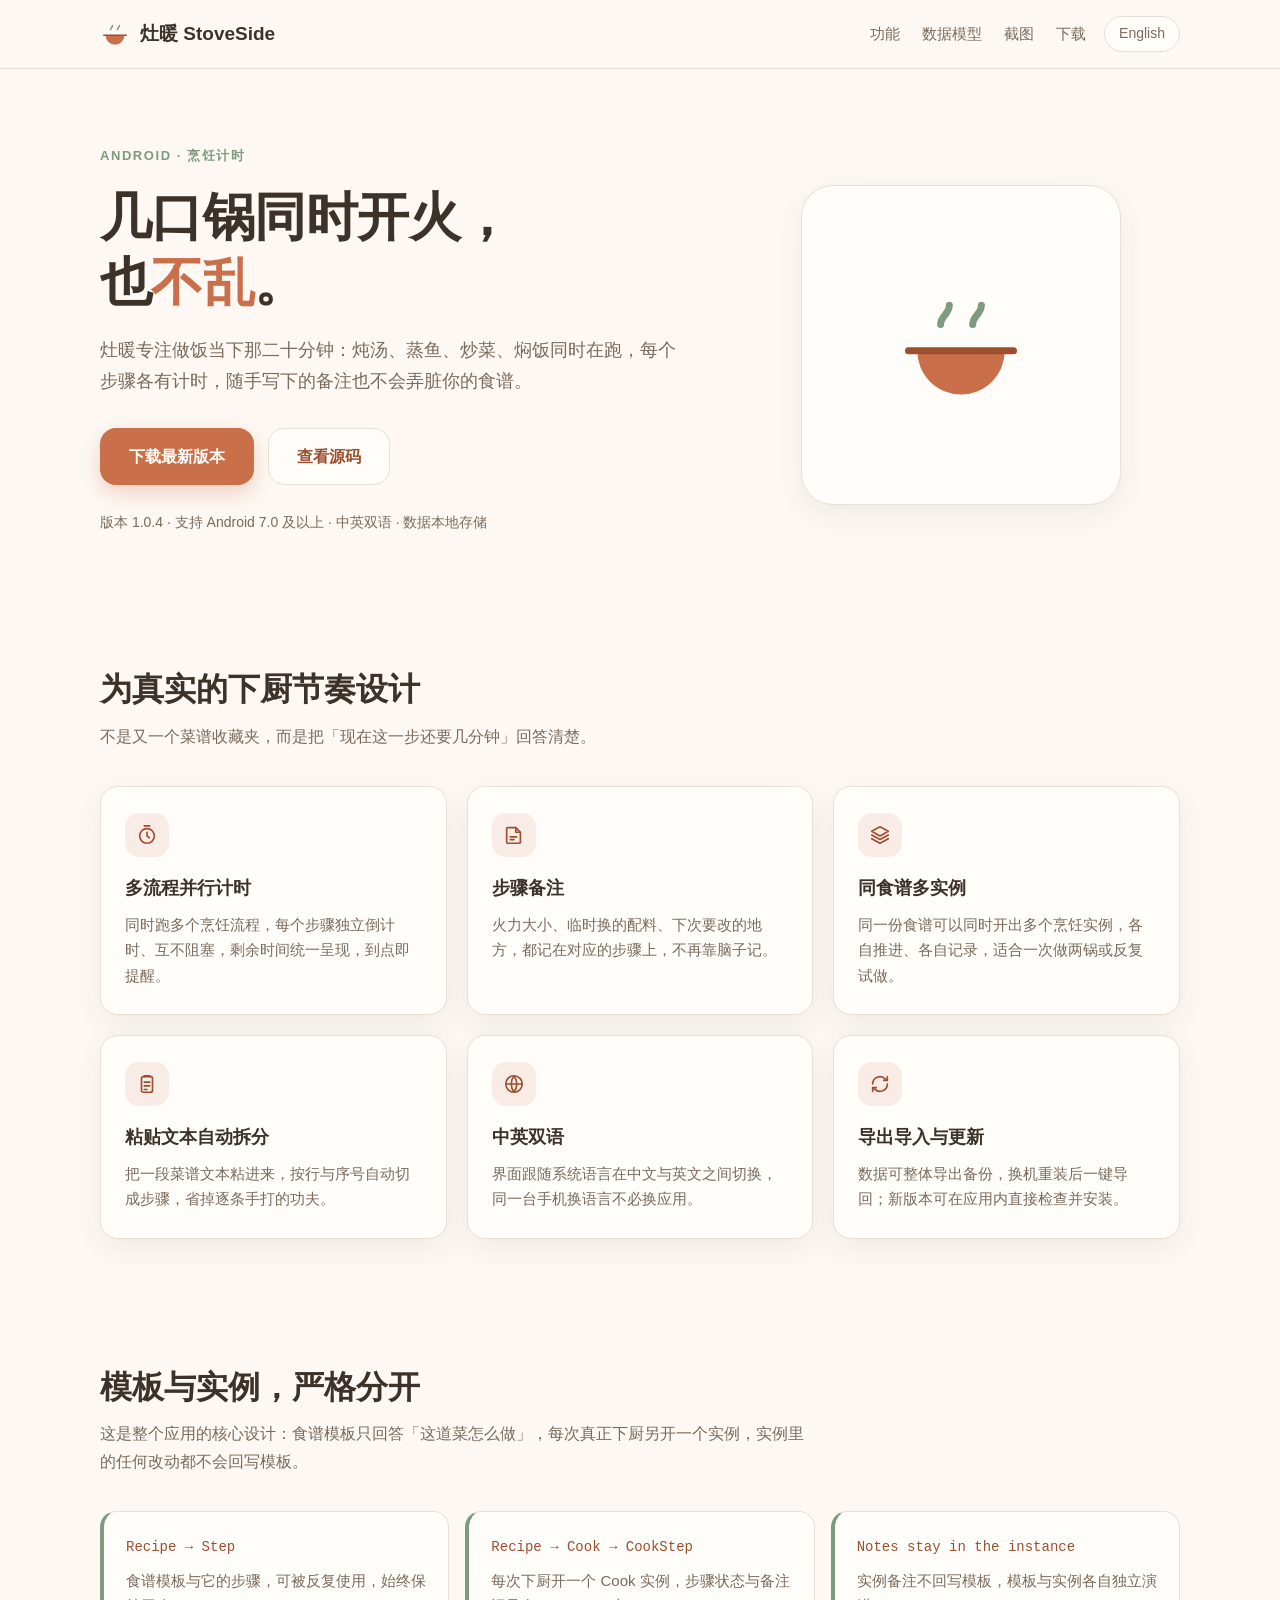
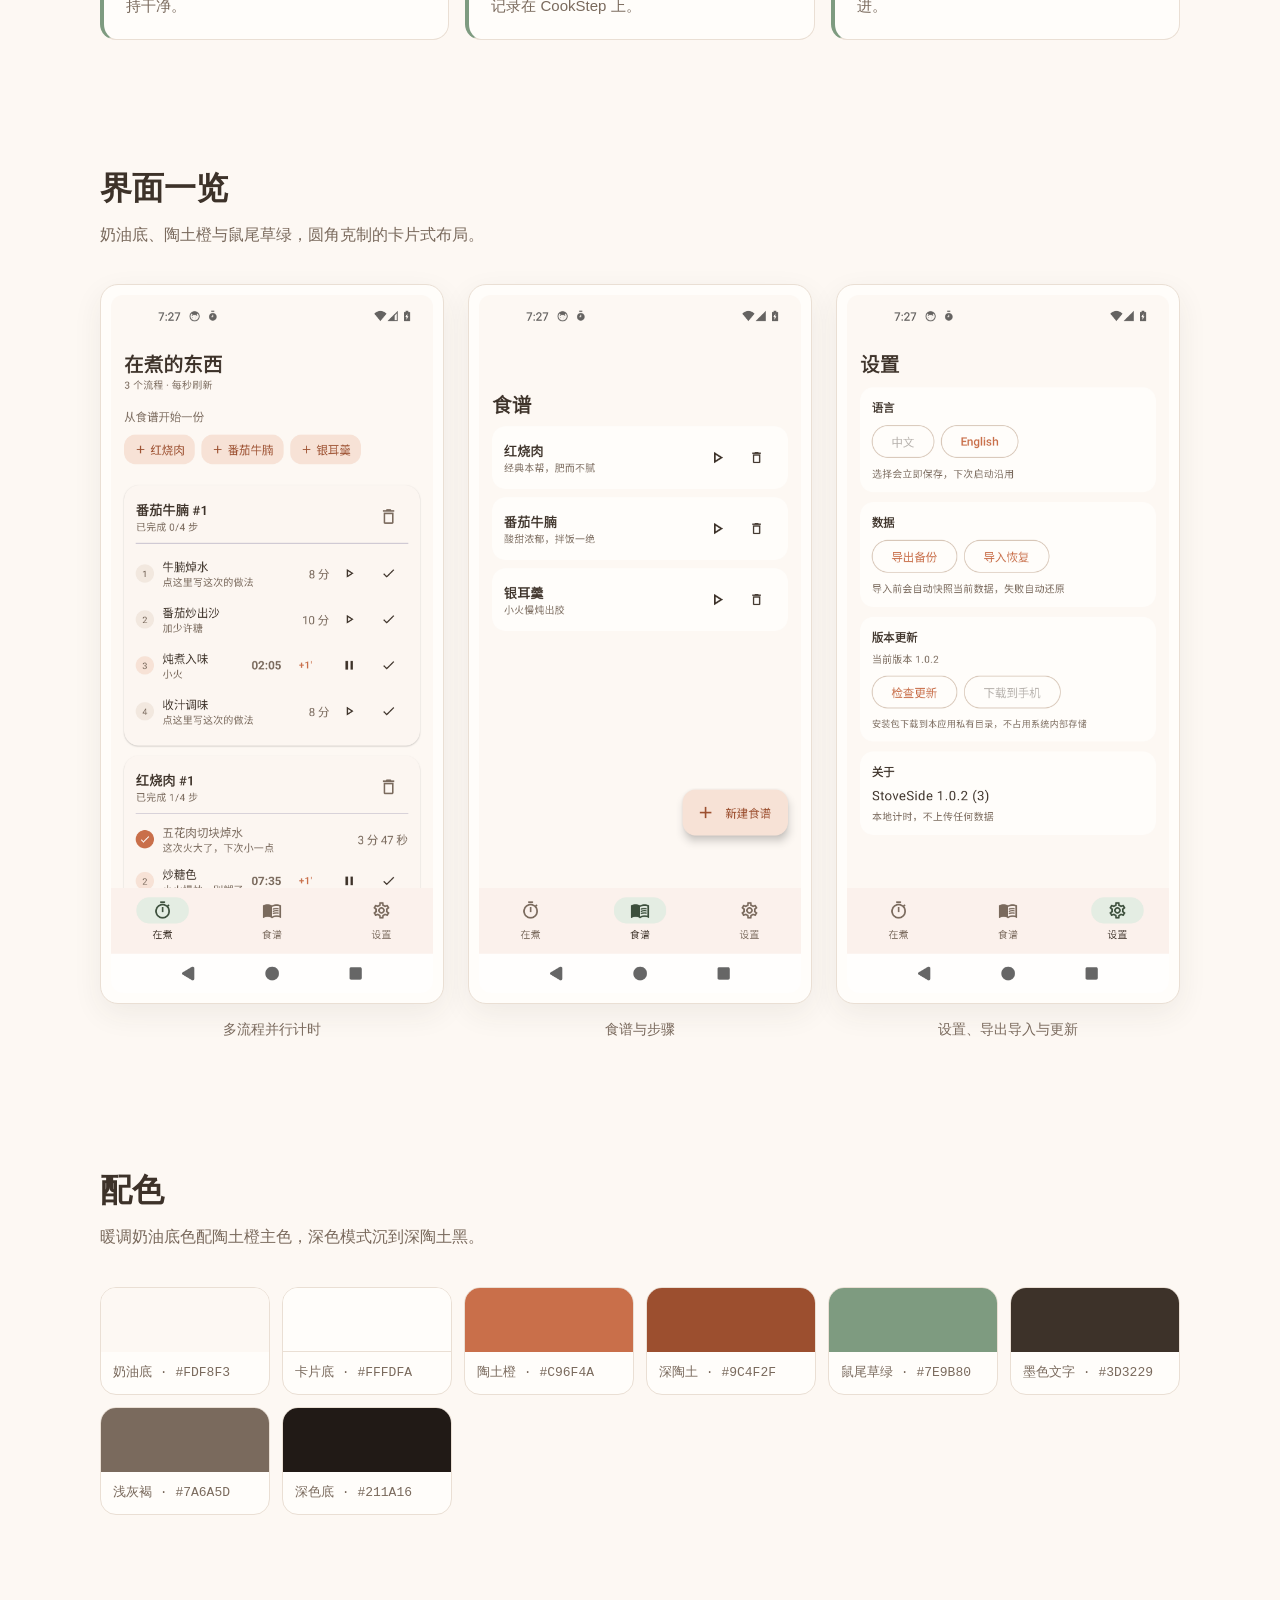
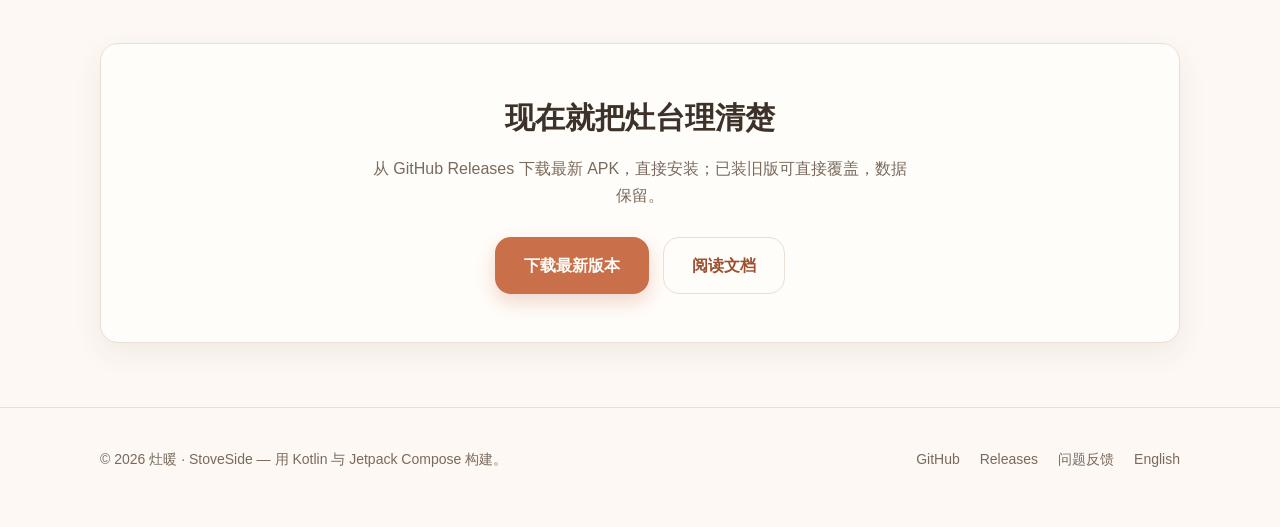
==== commit ef7ebdbe: "release: StoveSide 1.0.4 (versionCode 5)" ====
--- a/docs/index.html
+++ b/docs/index.html
@@ -43,7 +43,7 @@
             <a class="btn btn-primary" href="https://github.com/Levanll/StoveSide/releases/latest">下载最新版本</a>
             <a class="btn btn-ghost" href="https://github.com/Levanll/StoveSide">查看源码</a>
           </div>
-          <p class="hero-meta">版本 1.0.3 · 支持 Android 7.0 及以上 · 中英双语 · 数据本地存储</p>
+          <p class="hero-meta">版本 1.0.4 · 支持 Android 7.0 及以上 · 中英双语 · 数据本地存储</p>
         </div>
         <div class="hero-mark">
           <div class="plate">
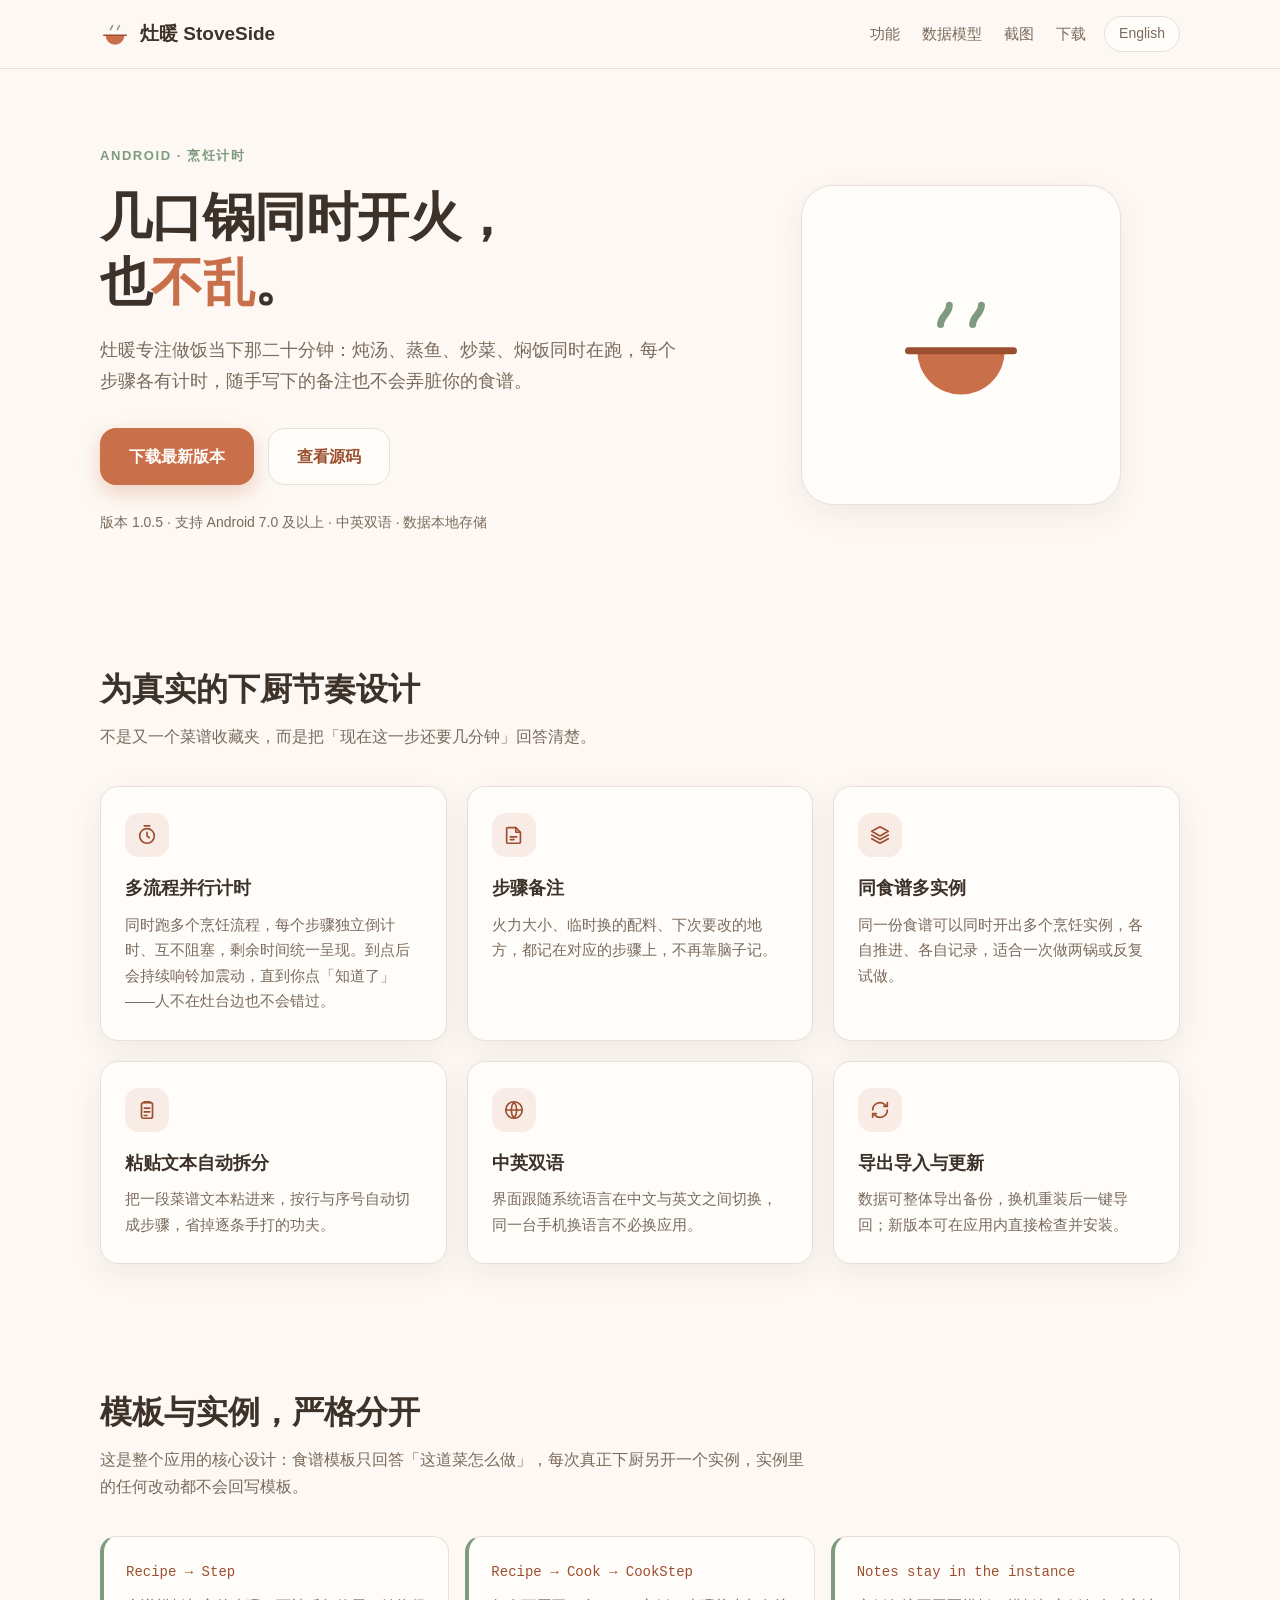
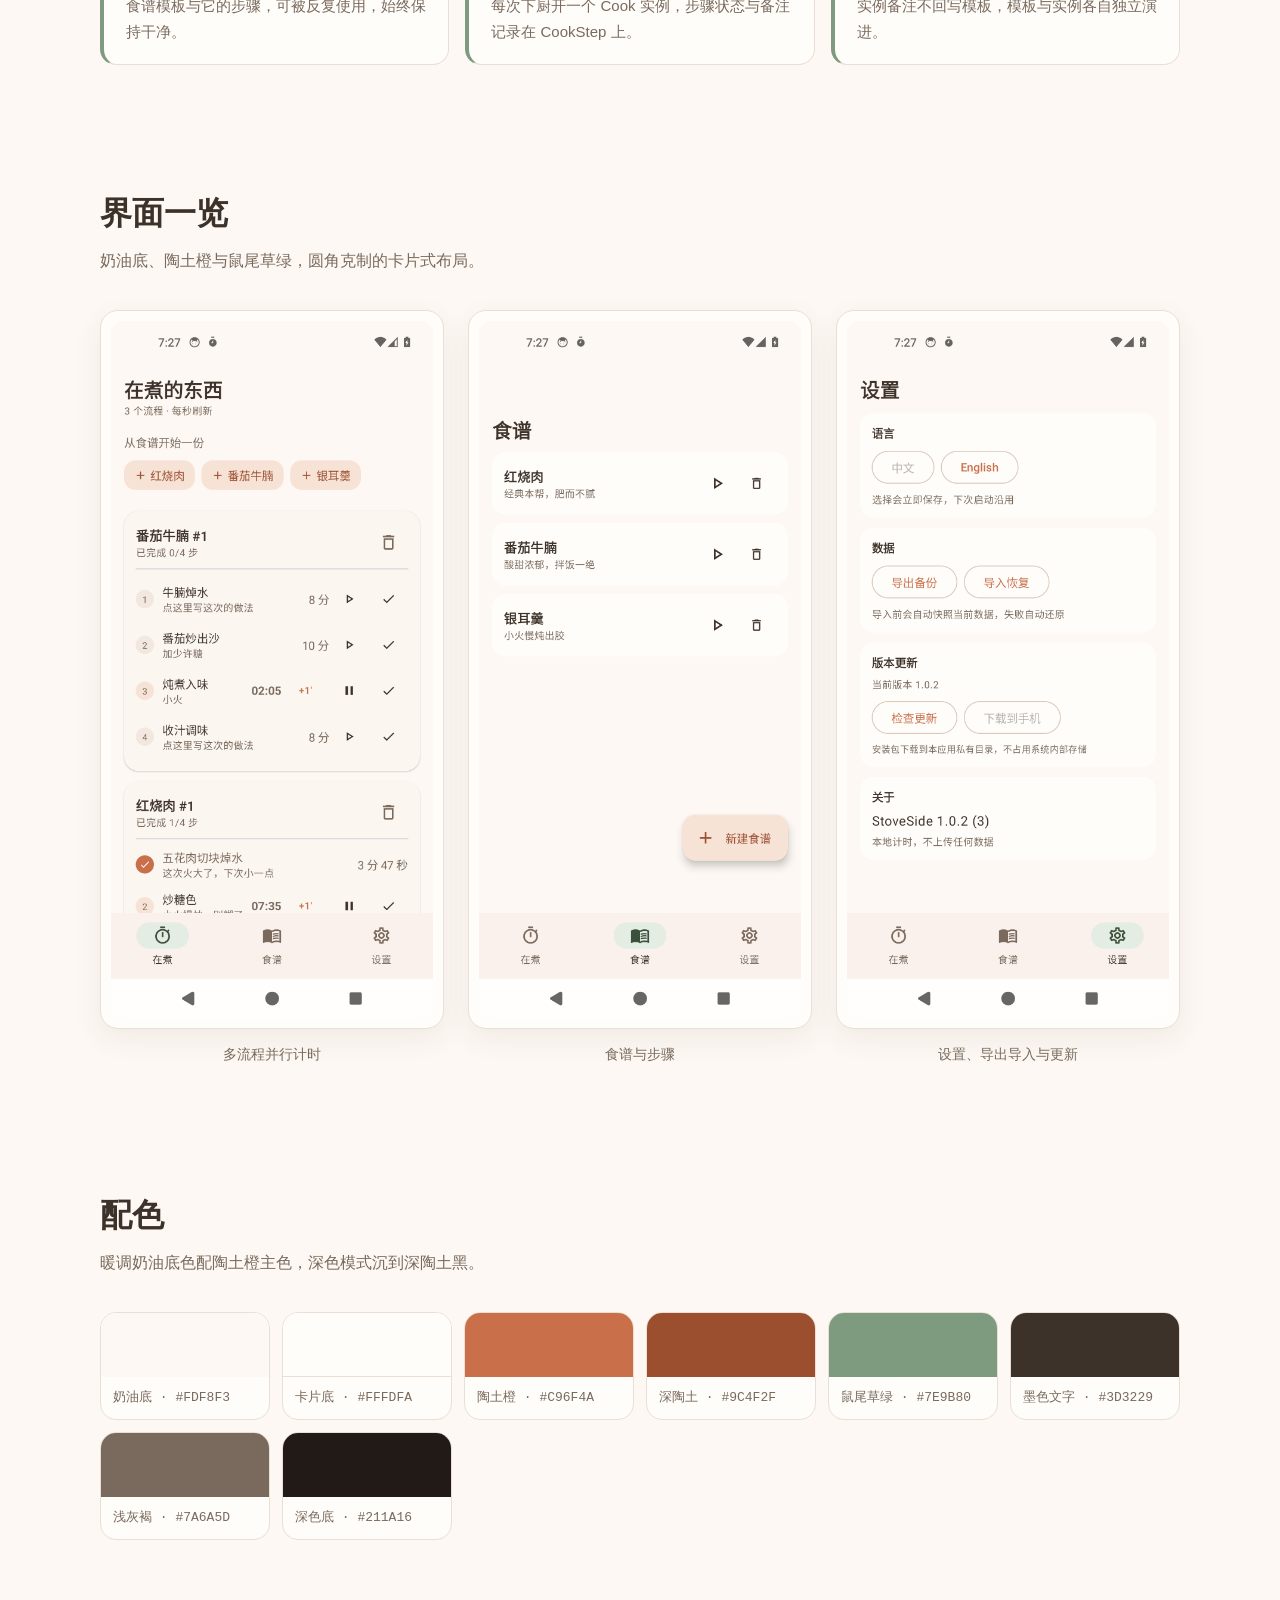
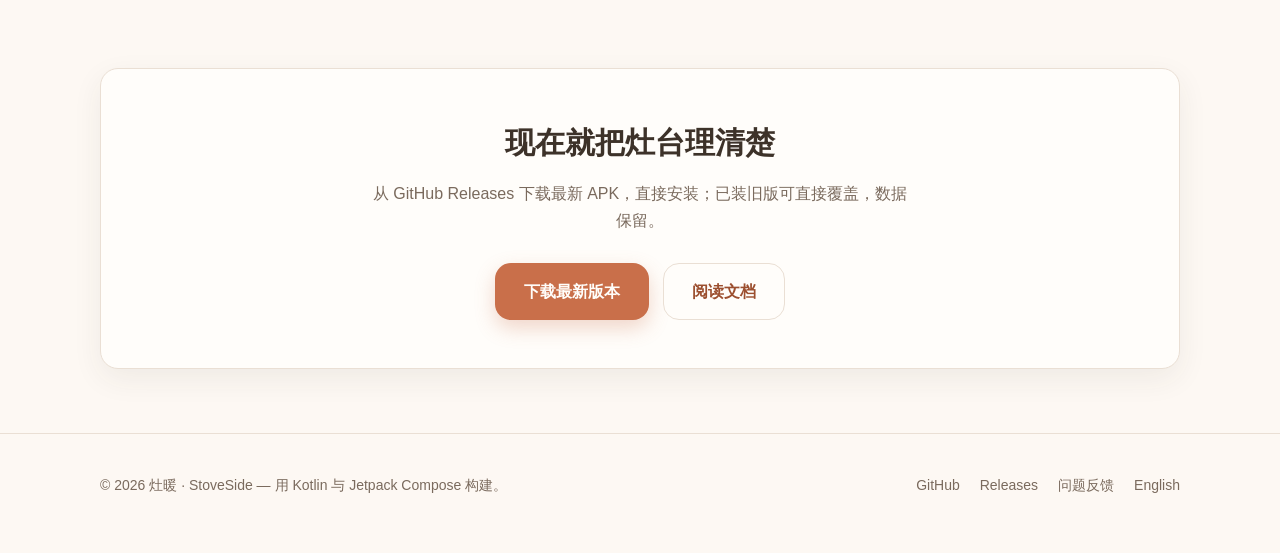
==== commit fc03fd13: "release: StoveSide 1.0.5 (versionCode 6)" ====
--- a/docs/index.html
+++ b/docs/index.html
@@ -43,7 +43,7 @@
             <a class="btn btn-primary" href="https://github.com/Levanll/StoveSide/releases/latest">下载最新版本</a>
             <a class="btn btn-ghost" href="https://github.com/Levanll/StoveSide">查看源码</a>
           </div>
-          <p class="hero-meta">版本 1.0.4 · 支持 Android 7.0 及以上 · 中英双语 · 数据本地存储</p>
+          <p class="hero-meta">版本 1.0.5 · 支持 Android 7.0 及以上 · 中英双语 · 数据本地存储</p>
         </div>
         <div class="hero-mark">
           <div class="plate">
@@ -68,7 +68,7 @@
           <article class="card">
             <div class="icon"><svg width="22" height="22" viewBox="0 0 24 24" fill="none" stroke="currentColor" stroke-width="1.8" stroke-linecap="round" stroke-linejoin="round" aria-hidden="true"><circle cx="12" cy="13" r="8"/><path d="M12 9v4l2.5 2"/><path d="M9 2h6"/></svg></div>
             <h3>多流程并行计时</h3>
-            <p>同时跑多个烹饪流程，每个步骤独立倒计时、互不阻塞，剩余时间统一呈现，到点即提醒。</p>
+            <p>同时跑多个烹饪流程，每个步骤独立倒计时、互不阻塞，剩余时间统一呈现。到点后会持续响铃加震动，直到你点「知道了」——人不在灶台边也不会错过。</p>
           </article>
           <article class="card">
             <div class="icon"><svg width="22" height="22" viewBox="0 0 24 24" fill="none" stroke="currentColor" stroke-width="1.8" stroke-linecap="round" stroke-linejoin="round" aria-hidden="true"><path d="M5 4h9l5 5v11a1 1 0 0 1-1 1H5a1 1 0 0 1-1-1V5a1 1 0 0 1 1-1Z"/><path d="M14 4v5h5"/><path d="M8 14h7"/><path d="M8 17h4"/></svg></div>
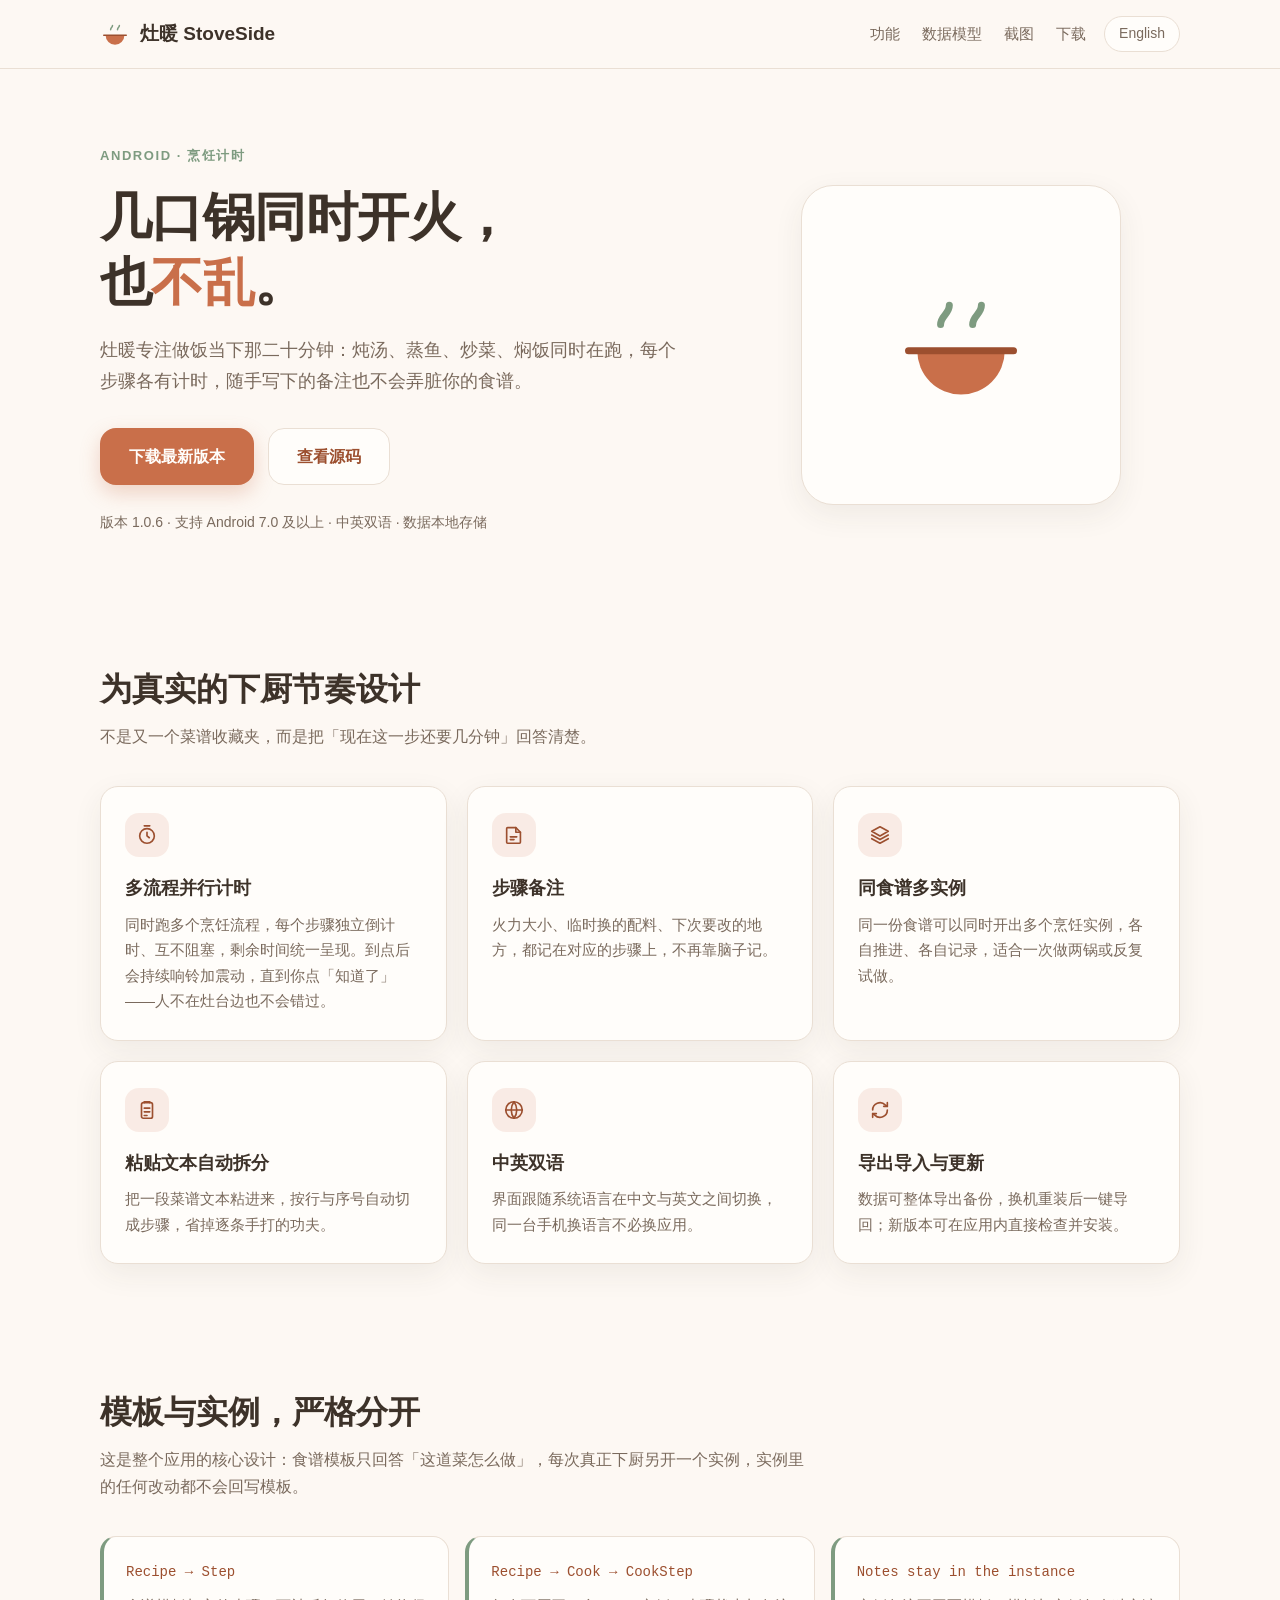
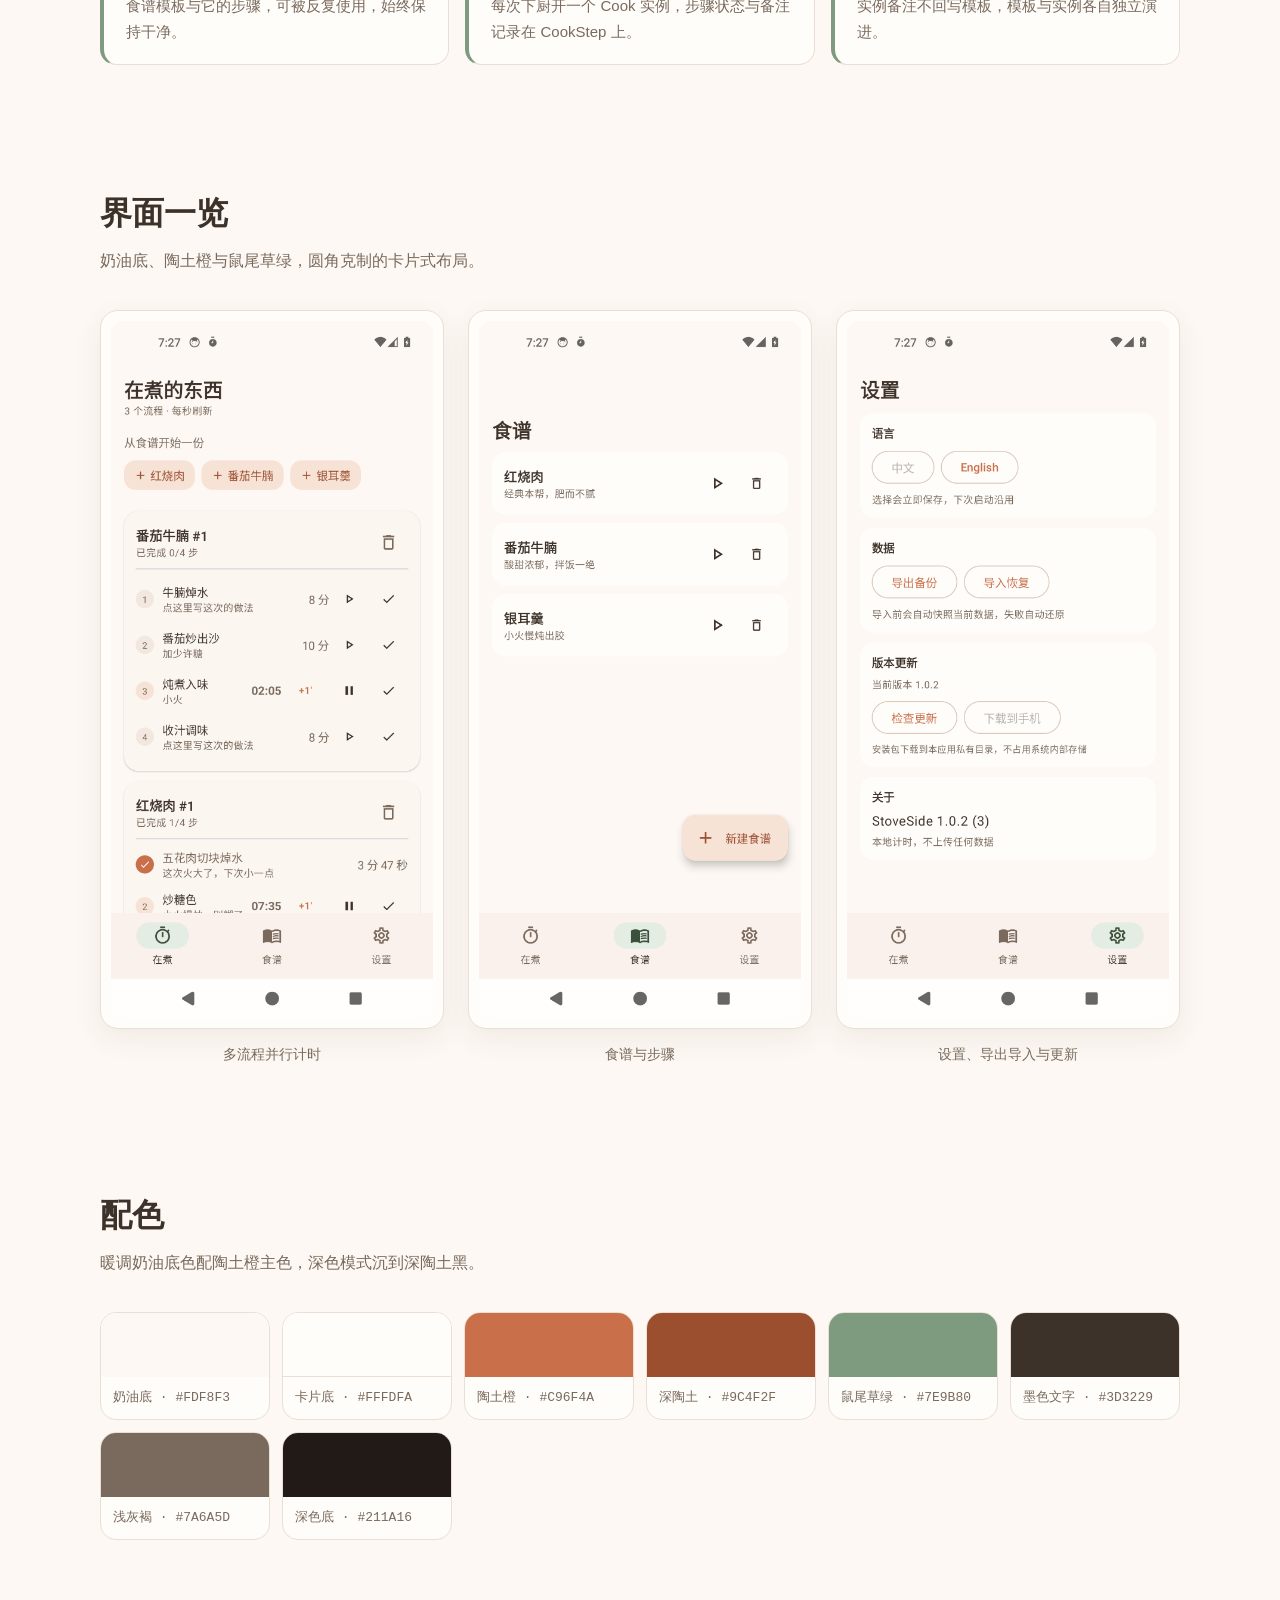
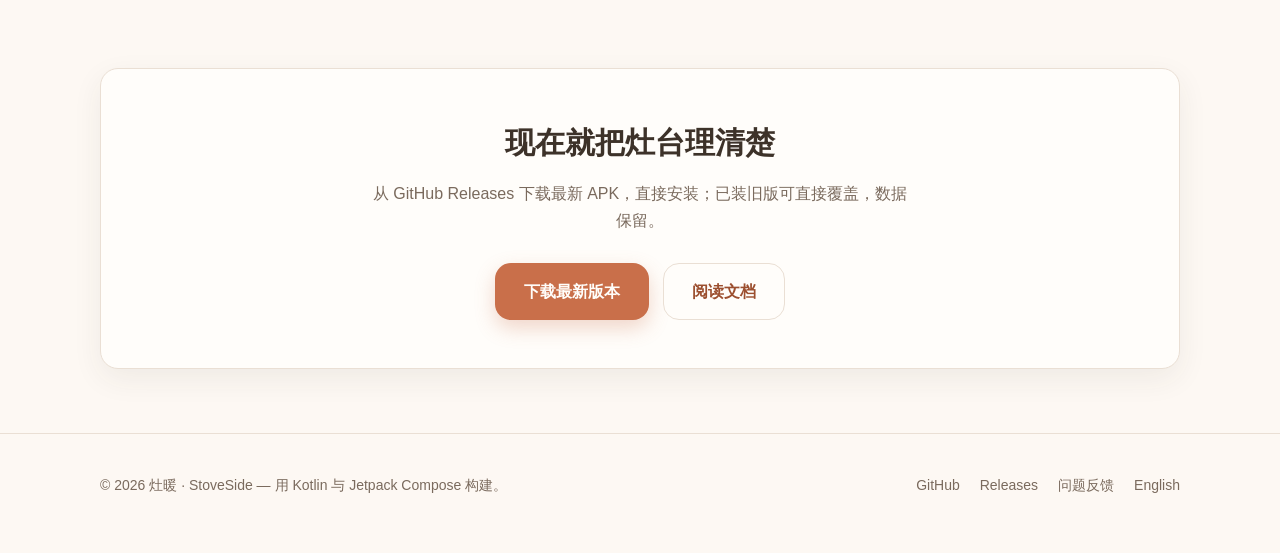
==== commit 0745958c: "release: StoveSide 1.0.6 (versionCode 7) - 到点后在 App 内弹窗：任意 tab 都能停铃，带「+1 分钟」与「知道了」 - 「知道了」只停铃、不改步骤状态" ====
--- a/docs/index.html
+++ b/docs/index.html
@@ -43,7 +43,7 @@
             <a class="btn btn-primary" href="https://github.com/Levanll/StoveSide/releases/latest">下载最新版本</a>
             <a class="btn btn-ghost" href="https://github.com/Levanll/StoveSide">查看源码</a>
           </div>
-          <p class="hero-meta">版本 1.0.5 · 支持 Android 7.0 及以上 · 中英双语 · 数据本地存储</p>
+          <p class="hero-meta">版本 1.0.6 · 支持 Android 7.0 及以上 · 中英双语 · 数据本地存储</p>
         </div>
         <div class="hero-mark">
           <div class="plate">
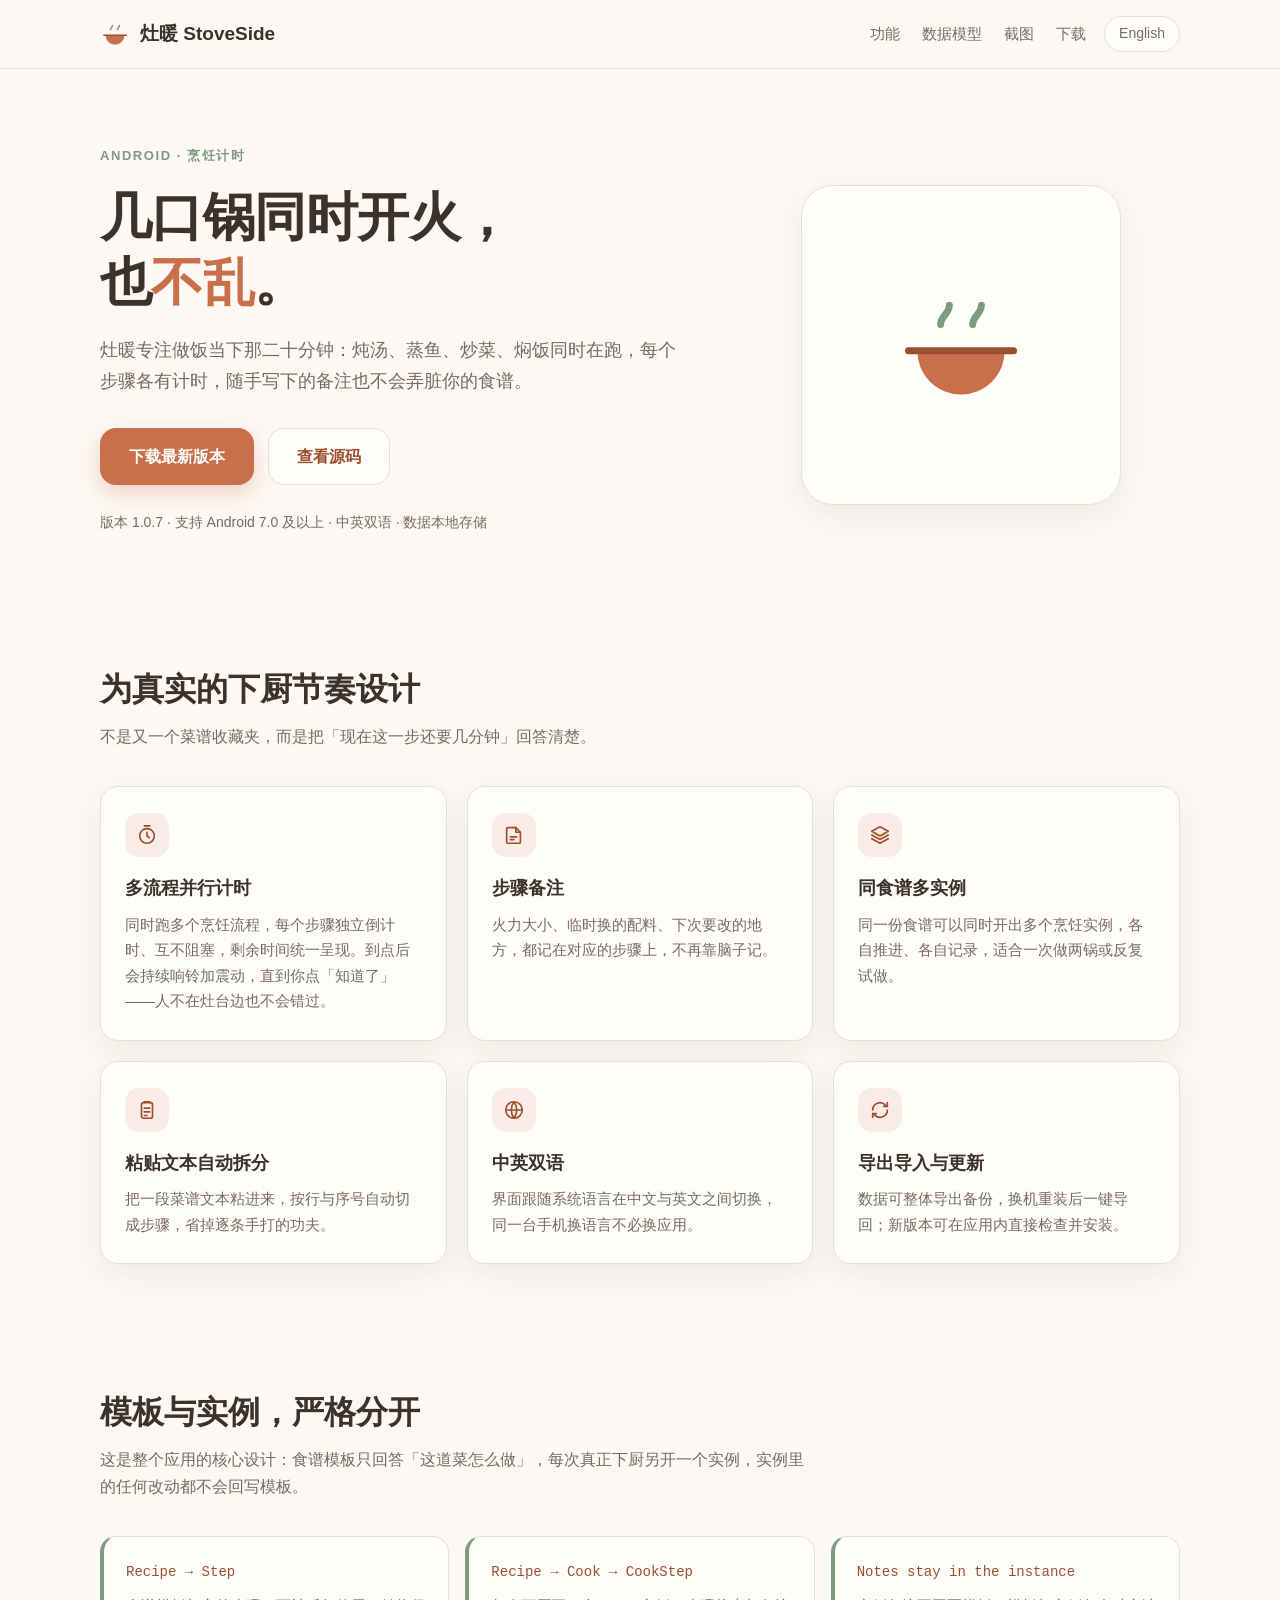
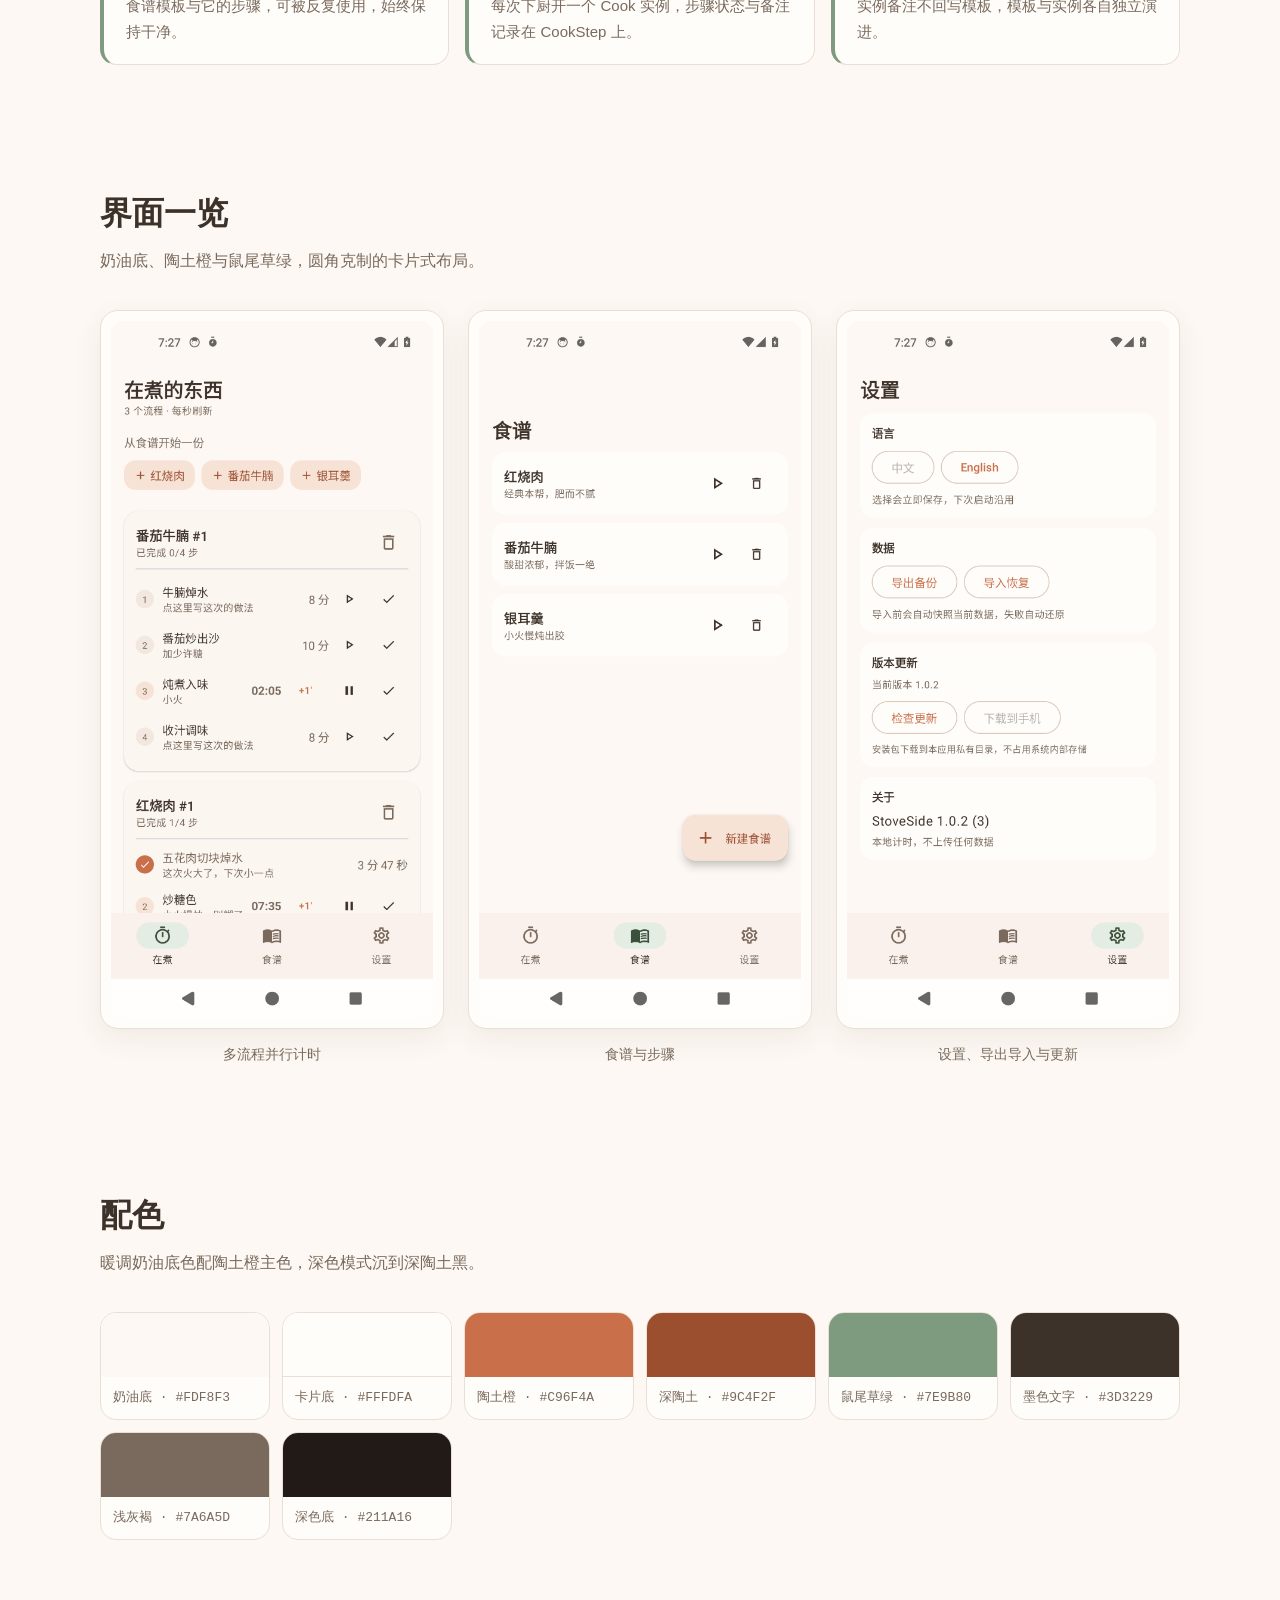
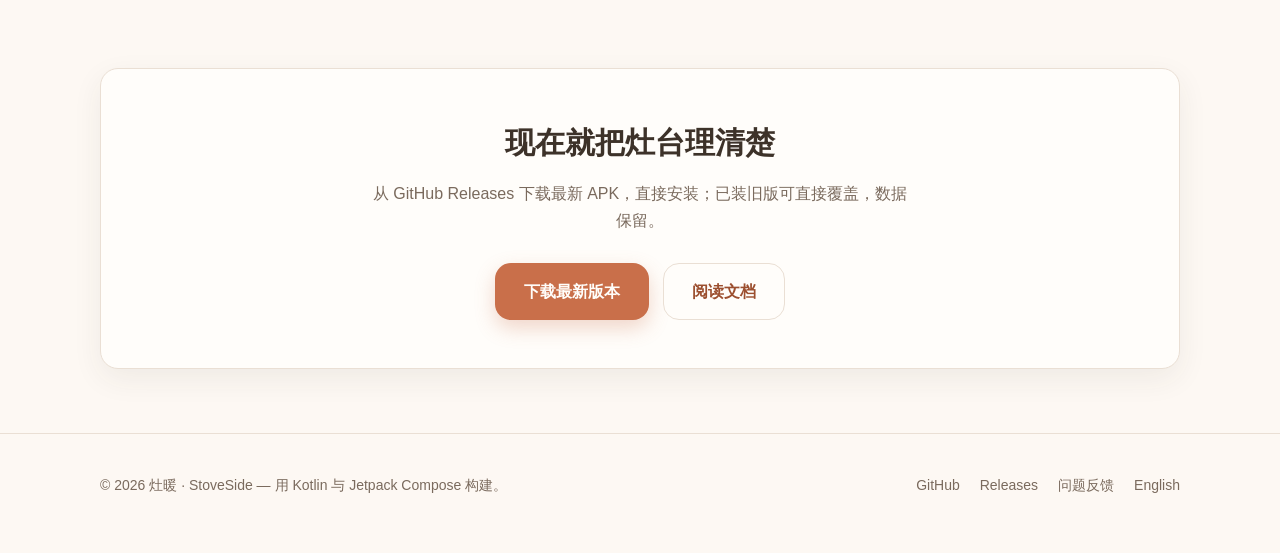
==== commit eb350dc4: "release: StoveSide 1.0.7 (versionCode 8) - 修复：通知栏确认后 App 内重复弹窗（AlarmAck 共享确认记录） - CHANGELOG 补齐 1.0.7" ====
--- a/docs/index.html
+++ b/docs/index.html
@@ -43,7 +43,7 @@
             <a class="btn btn-primary" href="https://github.com/Levanll/StoveSide/releases/latest">下载最新版本</a>
             <a class="btn btn-ghost" href="https://github.com/Levanll/StoveSide">查看源码</a>
           </div>
-          <p class="hero-meta">版本 1.0.6 · 支持 Android 7.0 及以上 · 中英双语 · 数据本地存储</p>
+          <p class="hero-meta">版本 1.0.7 · 支持 Android 7.0 及以上 · 中英双语 · 数据本地存储</p>
         </div>
         <div class="hero-mark">
           <div class="plate">
